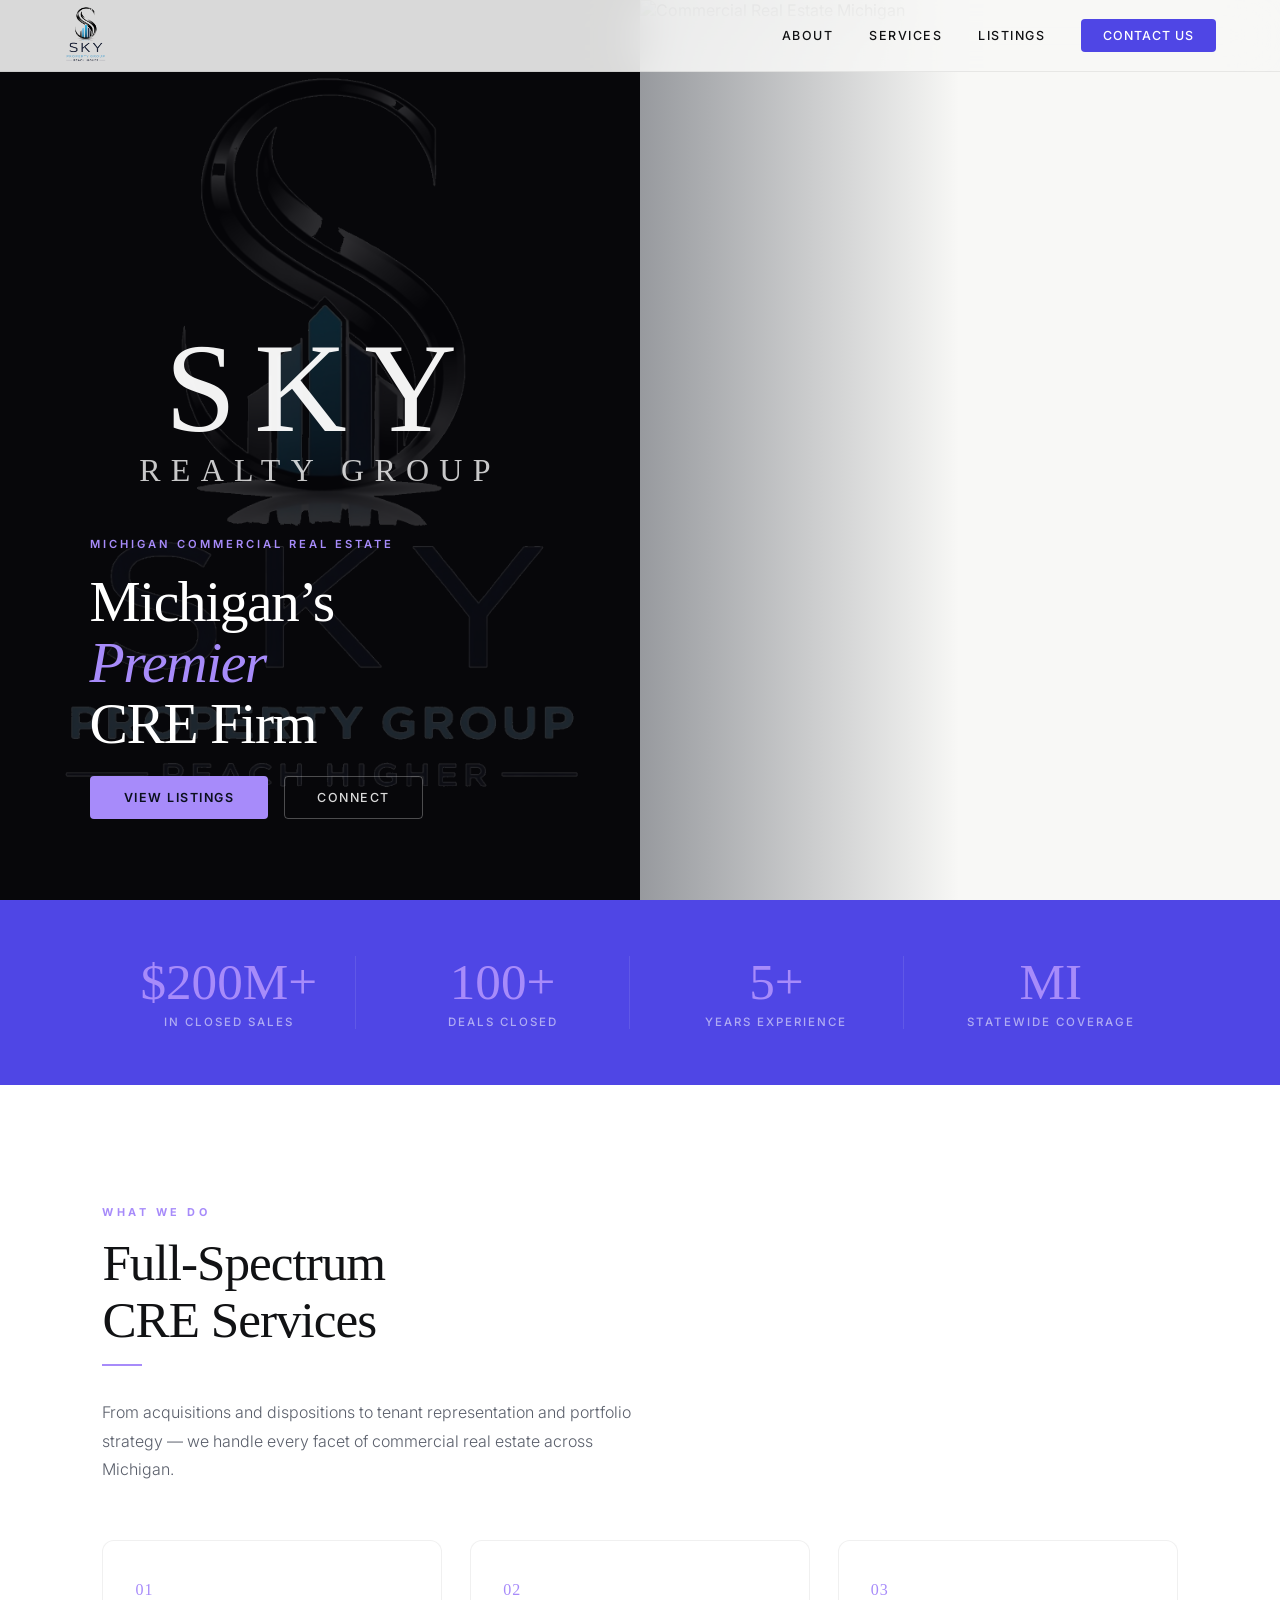
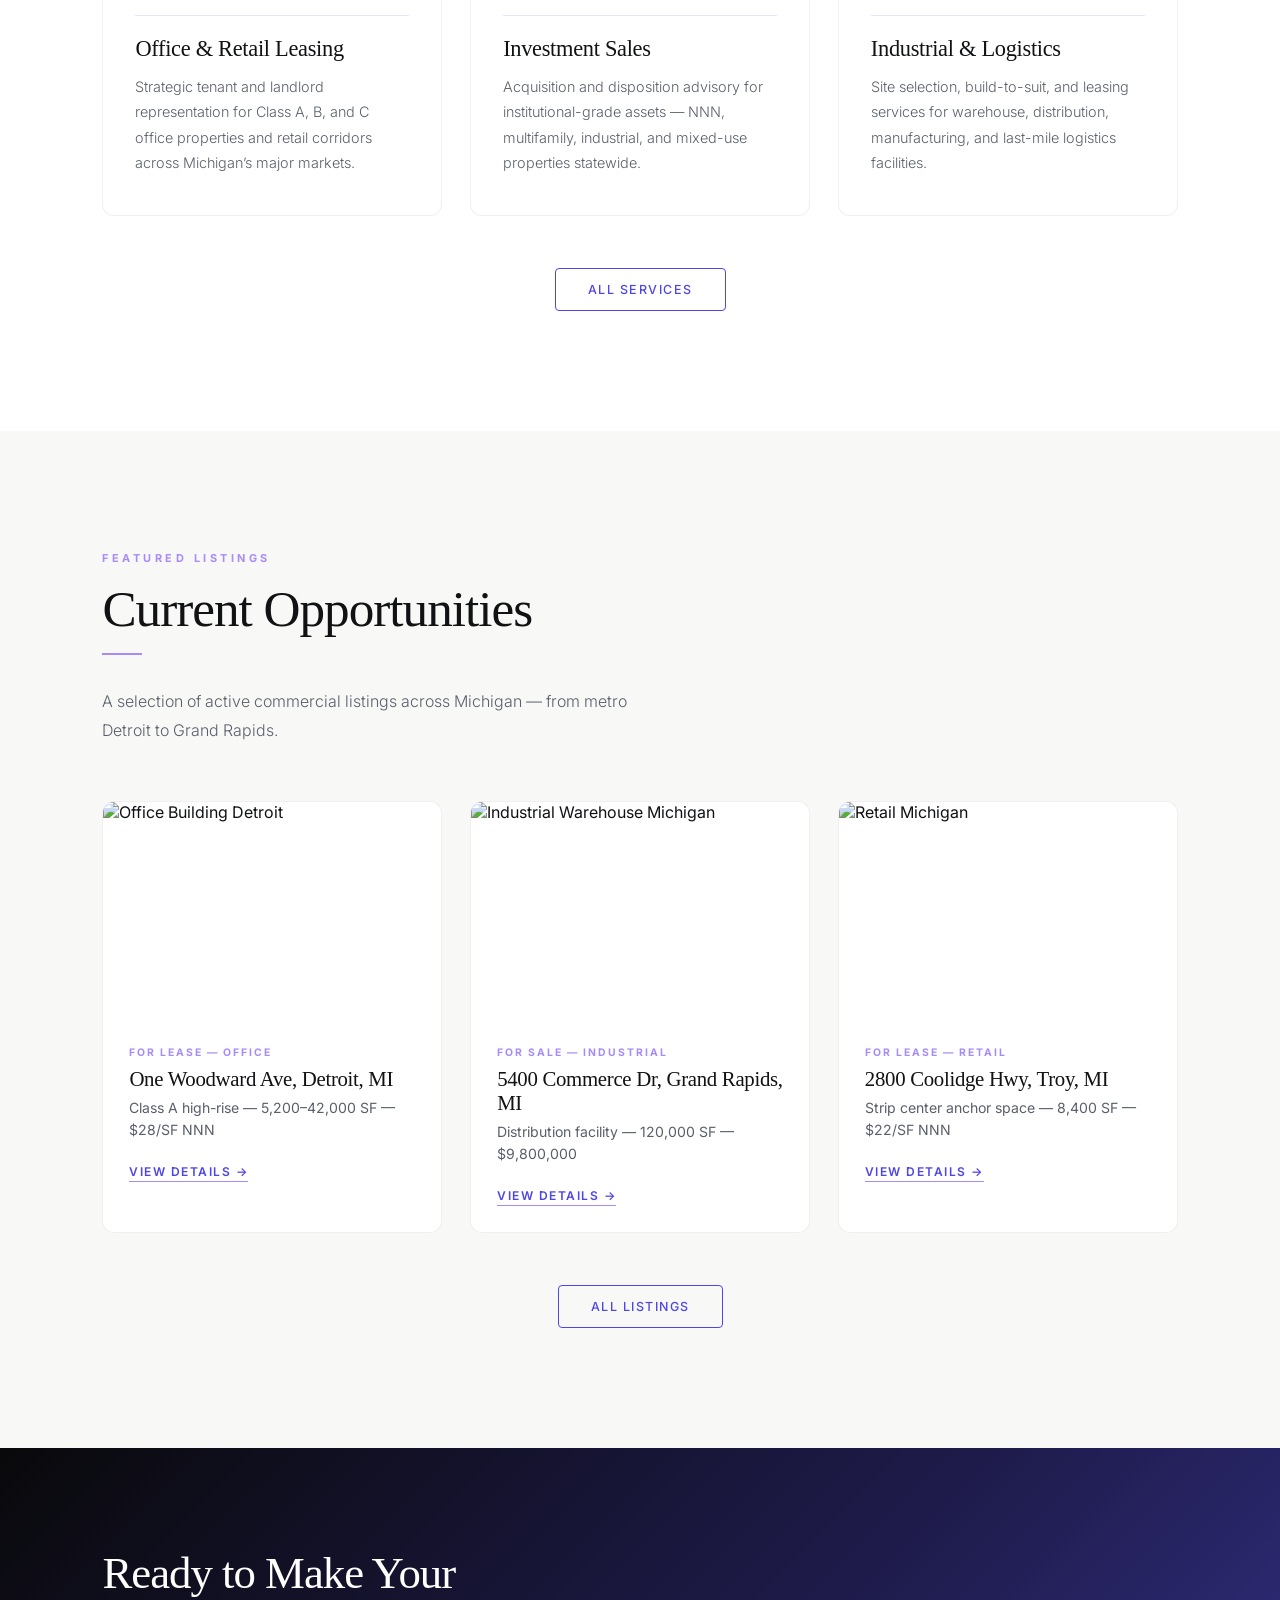
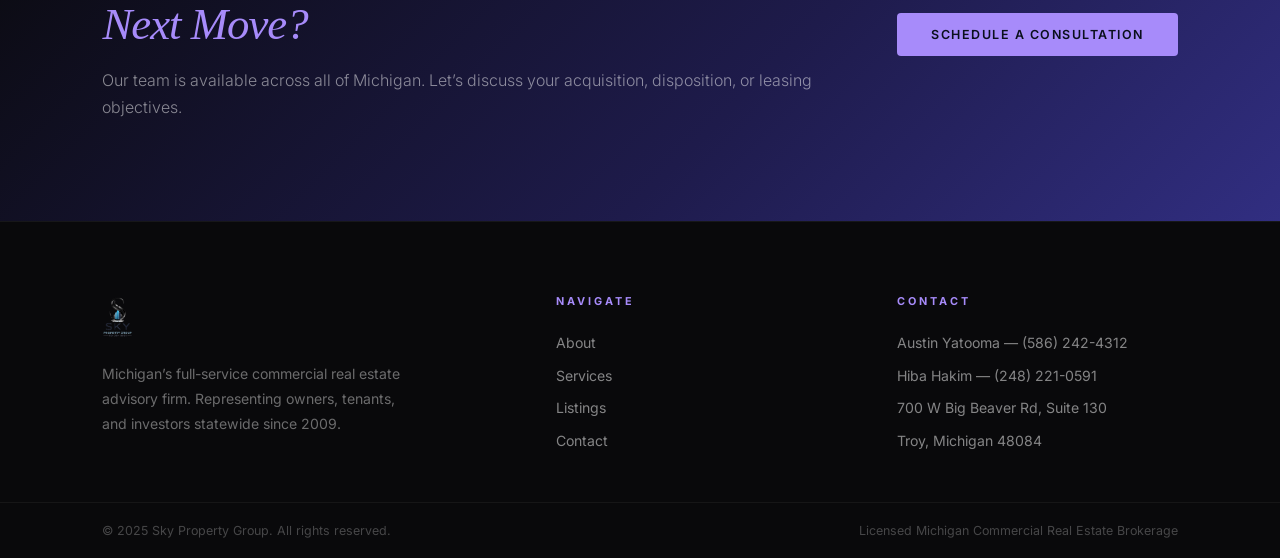
==== index.html @ 55330201 "Sky Property Group website — initial commit" ====
<!DOCTYPE html>
<html lang="en">
<head>
    <meta charset="UTF-8">
    <meta name="viewport" content="width=device-width, initial-scale=1.0">
    <title>Sky Property Group | Michigan Commercial Real Estate</title>
    <link rel="preconnect" href="https://fonts.googleapis.com">
    <link rel="preconnect" href="https://fonts.gstatic.com" crossorigin>
    <link href="https://fonts.googleapis.com/css2?family=Cormorant+Garant:ital,wght@0,300;0,400;0,600;1,300;1,400&family=Inter:wght@300;400;500;600&display=swap" rel="stylesheet">
    <link rel="stylesheet" href="style.css">
</head>
<body>

    <!-- NAVBAR -->
    <nav class="navbar">
        <a href="index.html" class="logo"><img src="[data-uri]" alt="Sky Property Group"></a>
        <button class="hamburger" id="spgHam" aria-label="Menu"><span></span><span></span><span></span></button>
        <div class="navbar-links" id="spgNavLinks">
            <a href="about.html">About</a>
            <a href="services.html">Services</a>
            <a href="listings.html">Listings</a>
            <a href="contact.html" class="nav-cta">Contact Us</a>
        </div>
    </nav>

    <!-- HERO: SPLIT SCREEN -->
    <section class="hero" style="padding:0;overflow:hidden;">
        <div class="hero-left">
            <div class="hero-logo-bg" aria-hidden="true"><img id="heroLogoBg" alt=""></div>
            <canvas id="particleCanvas"></canvas>
            <div class="particle-label" aria-hidden="true"><span class="pl-sky">SKY</span><span class="pl-realty-group">REALTY GROUP</span></div>
            <div class="hero-text">
                <span class="hero-eyebrow">Michigan Commercial Real Estate</span>
                <h1>Michigan&rsquo;s<br><em>Premier</em><br>CRE Firm</h1>
                <div class="hero-actions">
                    <a href="listings.html" class="btn-primary">View Listings</a>
                    <a href="contact.html" class="btn-ghost">Connect</a>
                </div>
            </div>
        </div>
        <div class="hero-right">
            <img src="https://images.pexels.com/photos/26417211/pexels-photo-26417211.jpeg?auto=compress&cs=tinysrgb&w=1400&dpr=1" alt="Commercial Real Estate Michigan">
        </div>
    </section>

    <!-- STATS BAND -->
    <div class="stats-band">
        <div class="stat-item reveal">
            <div class="stat-number">$200M+</div>
            <div class="stat-label">In Closed Sales</div>
        </div>
        <div class="stat-item reveal">
            <div class="stat-number">100+</div>
            <div class="stat-label">Deals Closed</div>
        </div>
        <div class="stat-item reveal">
            <div class="stat-number">5+</div>
            <div class="stat-label">Years Experience</div>
        </div>
        <div class="stat-item reveal">
            <div class="stat-number">MI</div>
            <div class="stat-label">Statewide Coverage</div>
        </div>
    </div>

    <!-- SERVICES PREVIEW -->
    <section style="background:#ffffff;">
        <div>
            <span class="section-label">What We Do</span>
            <h2 class="section-heading">Full-Spectrum<br>CRE Services</h2>
            <div class="divider"></div>
            <p class="section-subhead">From acquisitions and dispositions to tenant representation and portfolio strategy — we handle every facet of commercial real estate across Michigan.</p>
        </div>
        <div class="services-grid">
            <div class="service-card reveal">
                <span class="svc-num">01</span>
                <div class="svc-title">Office & Retail Leasing</div>
                <p class="svc-body">Strategic tenant and landlord representation for Class A, B, and C office properties and retail corridors across Michigan&rsquo;s major markets.</p>
            </div>
            <div class="service-card reveal">
                <span class="svc-num">02</span>
                <div class="svc-title">Investment Sales</div>
                <p class="svc-body">Acquisition and disposition advisory for institutional-grade assets — NNN, multifamily, industrial, and mixed-use properties statewide.</p>
            </div>
            <div class="service-card reveal">
                <span class="svc-num">03</span>
                <div class="svc-title">Industrial & Logistics</div>
                <p class="svc-body">Site selection, build-to-suit, and leasing services for warehouse, distribution, manufacturing, and last-mile logistics facilities.</p>
            </div>
        </div>
        <div style="text-align:center;margin-top:52px;">
            <a href="services.html" class="btn-ghost-dark">All Services</a>
        </div>
    </section>

    <!-- FEATURED LISTINGS -->
    <section style="background:var(--bg);">
        <span class="section-label">Featured Listings</span>
        <h2 class="section-heading">Current Opportunities</h2>
        <div class="divider"></div>
        <p class="section-subhead">A selection of active commercial listings across Michigan — from metro Detroit to Grand Rapids.</p>
        <div class="listings-grid">
            <div class="property-card reveal-scale">
                <img src="https://images.unsplash.com/photo-1497366216548-37526070297c?w=800&q=80" alt="Office Building Detroit">
                <div class="property-card-body">
                    <span class="property-tag">For Lease &mdash; Office</span>
                    <h3>One Woodward Ave, Detroit, MI</h3>
                    <p>Class A high-rise &mdash; 5,200&ndash;42,000 SF &mdash; $28/SF NNN</p>
                    <a href="listings.html">View Details &rarr;</a>
                </div>
            </div>
            <div class="property-card reveal-scale">
                <img src="https://images.unsplash.com/photo-1553697388-94e804e2f0f6?w=800&q=80" alt="Industrial Warehouse Michigan">
                <div class="property-card-body">
                    <span class="property-tag">For Sale &mdash; Industrial</span>
                    <h3>5400 Commerce Dr, Grand Rapids, MI</h3>
                    <p>Distribution facility &mdash; 120,000 SF &mdash; $9,800,000</p>
                    <a href="listings.html">View Details &rarr;</a>
                </div>
            </div>
            <div class="property-card reveal-scale">
                <img src="https://images.unsplash.com/photo-1441986300917-64674bd600d8?w=800&q=80" alt="Retail Michigan">
                <div class="property-card-body">
                    <span class="property-tag">For Lease &mdash; Retail</span>
                    <h3>2800 Coolidge Hwy, Troy, MI</h3>
                    <p>Strip center anchor space &mdash; 8,400 SF &mdash; $22/SF NNN</p>
                    <a href="listings.html">View Details &rarr;</a>
                </div>
            </div>
        </div>
        <div style="text-align:center;margin-top:52px;">
            <a href="listings.html" class="btn-ghost-dark">All Listings</a>
        </div>
    </section>

    <!-- CTA BANNER -->
    <div class="cta-banner">
        <div>
            <h2>Ready to Make Your<br><em>Next Move?</em></h2>
            <p style="color:rgba(255,255,255,0.5);font-size:1rem;margin-top:16px;font-weight:300;line-height:1.7;">Our team is available across all of Michigan. Let&rsquo;s discuss your acquisition, disposition, or leasing objectives.</p>
        </div>
        <div class="cta-actions">
            <a href="contact.html" class="btn-primary">Schedule a Consultation</a>
        </div>
    </div>

    <!-- FOOTER -->
    <footer class="spg-footer">
        <div class="footer-brand">
            <img src="[data-uri]" alt="Sky Property Group" class="footer-logo">
            <p>Michigan&rsquo;s full-service commercial real estate advisory firm. Representing owners, tenants, and investors statewide since 2009.</p>
        </div>
        <div class="footer-col">
            <h4>Navigate</h4>
            <a href="about.html">About</a>
            <a href="services.html">Services</a>
            <a href="listings.html">Listings</a>
            <a href="contact.html">Contact</a>
        </div>
        <div class="footer-col">
            <h4>Contact</h4>
            <a href="tel:5862424312">Austin Yatooma &mdash; (586) 242-4312</a>
            <a href="tel:2482210591">Hiba Hakim &mdash; (248) 221-0591</a>
            <span>700 W Big Beaver Rd, Suite 130</span>
            <span>Troy, Michigan 48084</span>
        </div>
    </footer>
    <div class="footer-bottom">
        <p>&copy; 2025 Sky Property Group. All rights reserved.</p>
        <p>Licensed Michigan Commercial Real Estate Brokerage</p>
    </div>

    <script>
    // ===== PARTICLE TEXT — hero canvas =====
    (function() {
        const canvas = document.getElementById('particleCanvas');
        const ctx = canvas.getContext('2d');
        let W, H, animId;
        const N = 8000;

        // Typed arrays for performance
        const px = new Float32Array(N), py = new Float32Array(N);
        const vx = new Float32Array(N), vy = new Float32Array(N);
        const tx = new Float32Array(N), ty = new Float32Array(N);
        const alpha = new Float32Array(N);

        let mouse = { x: -9999, y: -9999 };
        let initialized = false;

        function resize() {
            W = canvas.offsetWidth;
            H = canvas.offsetHeight;
            canvas.width = W;
            canvas.height = H;
            if (initialized) sampleText();
        }

        function sampleText() {
            const offscreen = document.createElement('canvas');
            offscreen.width = W;
            offscreen.height = H;
            const oc = offscreen.getContext('2d');
            // Scale REALTY GROUP to fit 78% of canvas width
            oc.font = '300 100px "Cormorant Garant", serif';
            const refW = oc.measureText('REALTY GROUP').width;
            const isMobile = W < 600;
            const smallFS = Math.floor(100 * (W * (isMobile ? 0.88 : 0.70)) / refW);
            const bigFS = Math.floor(smallFS * (isMobile ? 1.6 : 1.2));
            const totalH = bigFS * 1.1 + smallFS * 1.1;
            const topY = H * 0.10 + bigFS * 0.5;
            const botY = topY + bigFS * 1.1 + smallFS * 0.5;
            oc.fillStyle = '#fff';
            oc.textAlign = 'center';
            oc.textBaseline = 'middle';
            oc.font = `300 ${bigFS}px "Cormorant Garant", serif`;
            oc.fillText('SKY', W / 2, topY);
            oc.font = `300 ${smallFS}px "Cormorant Garant", serif`;
            oc.fillText('REALTY GROUP', W / 2, botY);
            const d = oc.getImageData(0, 0, W, H).data;
            const pts = [];
            for (let y = 0; y < H; y += 2) {
                for (let x = 0; x < W; x += 2) {
                    if (d[(y * W + x) * 4 + 3] > 100) pts.push([x, y]);
                }
            }
            // Fisher-Yates shuffle
            for (let i = pts.length - 1; i > 0; i--) {
                const j = Math.random() * (i + 1) | 0;
                [pts[i], pts[j]] = [pts[j], pts[i]];
            }
            for (let i = 0; i < N; i++) {
                const p = pts[i % pts.length];
                tx[i] = p[0] + (Math.random() - 0.5) * 0.4;
                ty[i] = p[1] + (Math.random() - 0.5) * 0.4;
                if (!initialized) {
                    px[i] = Math.random() * W;
                    py[i] = Math.random() * H;
                    vx[i] = 0; vy[i] = 0;
                    alpha[i] = 0;
                }
            }
            initialized = true;
        }

        function tick() {
            ctx.clearRect(0, 0, W, H);
            for (let i = 0; i < N; i++) {
                const dx = tx[i] - px[i];
                const dy = ty[i] - py[i];
                vx[i] += dx * 0.20;
                vy[i] += dy * 0.20;
                // Mouse/touch repulsion
                const mx = px[i] - mouse.x;
                const my = py[i] - mouse.y;
                const md = Math.sqrt(mx * mx + my * my);
                if (md < 90) {
                    const f = (90 - md) / 90 * 6;
                    vx[i] += (mx / md) * f;
                    vy[i] += (my / md) * f;
                }
                vx[i] *= 0.88;
                vy[i] *= 0.88;
                px[i] += vx[i];
                py[i] += vy[i];
                const speed = Math.sqrt(vx[i]*vx[i] + vy[i]*vy[i]);
                alpha[i] += (1 - alpha[i]) * 0.04;
                const a = Math.min(alpha[i], 1) * Math.min(1, 2 / (1 + speed * 0.1));
                const size = Math.max(0.7, 1.9 - speed * 0.05);
                ctx.beginPath();
                ctx.arc(px[i], py[i], size, 0, Math.PI * 2);
                ctx.fillStyle = `rgba(255,255,255,${a.toFixed(2)})`;
                ctx.fill();
            }
            animId = requestAnimationFrame(tick);
        }

        const heroLeft = canvas.closest('.hero-left');
        heroLeft.addEventListener('mousemove', e => {
            const r = canvas.getBoundingClientRect();
            mouse.x = e.clientX - r.left;
            mouse.y = e.clientY - r.top;
        });
        heroLeft.addEventListener('mouseleave', () => {
            mouse.x = -9999; mouse.y = -9999;
        });
        heroLeft.addEventListener('touchmove', e => {
            const r = canvas.getBoundingClientRect();
            const t = e.touches[0];
            mouse.x = t.clientX - r.left;
            mouse.y = t.clientY - r.top;
        }, { passive: true });
        heroLeft.addEventListener('touchend', () => {
            mouse.x = -9999; mouse.y = -9999;
        });

        window.addEventListener('resize', resize);
        // Copy navbar logo into hero background watermark
        (function() {
            const logoEl = document.querySelector('.navbar .logo img');
            const logoBgImg = document.getElementById('heroLogoBg');
            if (logoEl && logoBgImg) logoBgImg.src = logoEl.src;
        })();

        resize();
        document.fonts.ready.then(() => {
            sampleText();
            tick();
        });
    })();

    // ===== SCROLL REVEAL =====
    const io = new IntersectionObserver(entries => {
        entries.forEach(e => { if (e.isIntersecting) e.target.classList.add('visible'); });
    }, { threshold: 0.12 });
    document.querySelectorAll('.reveal, .reveal-scale').forEach(el => io.observe(el));

    // ===== HAMBURGER =====
    document.getElementById('spgHam').addEventListener('click', function() {
        document.getElementById('spgNavLinks').classList.toggle('open');
    });
    </script>
</body>
</html>
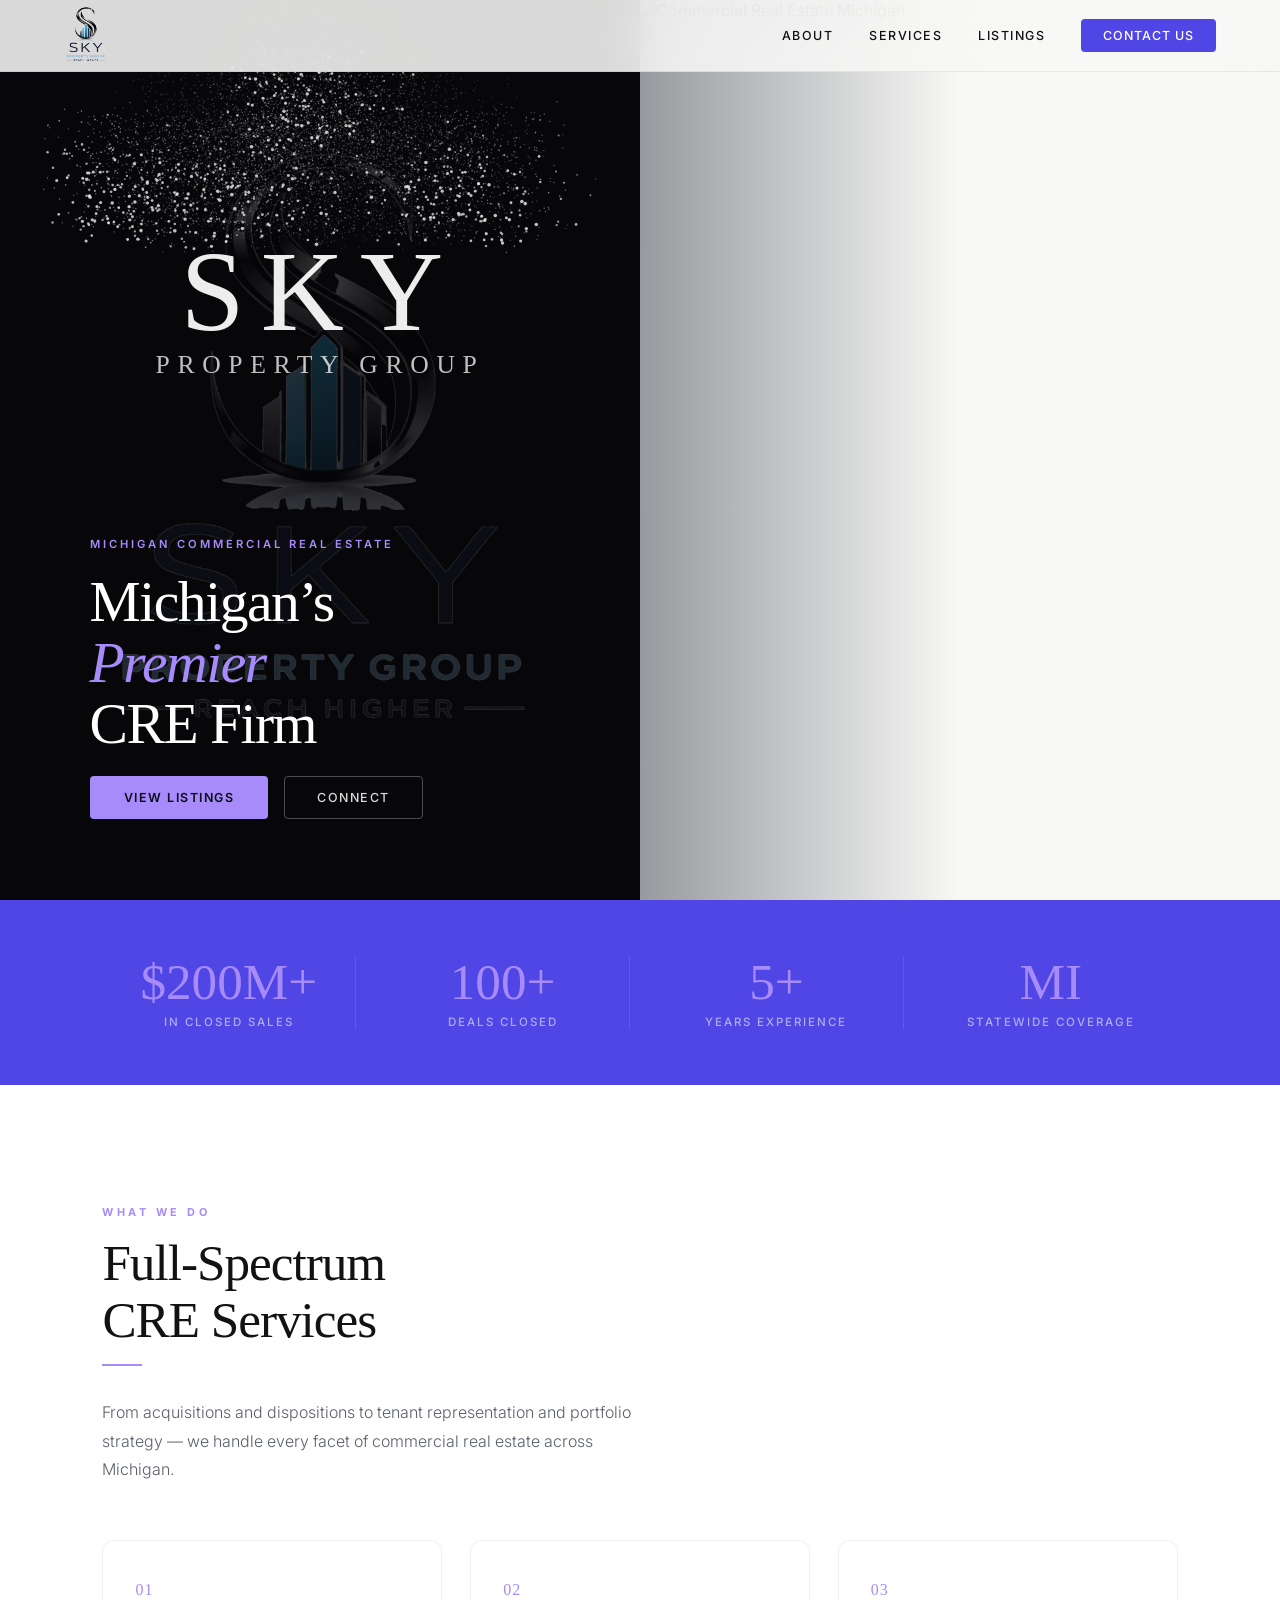
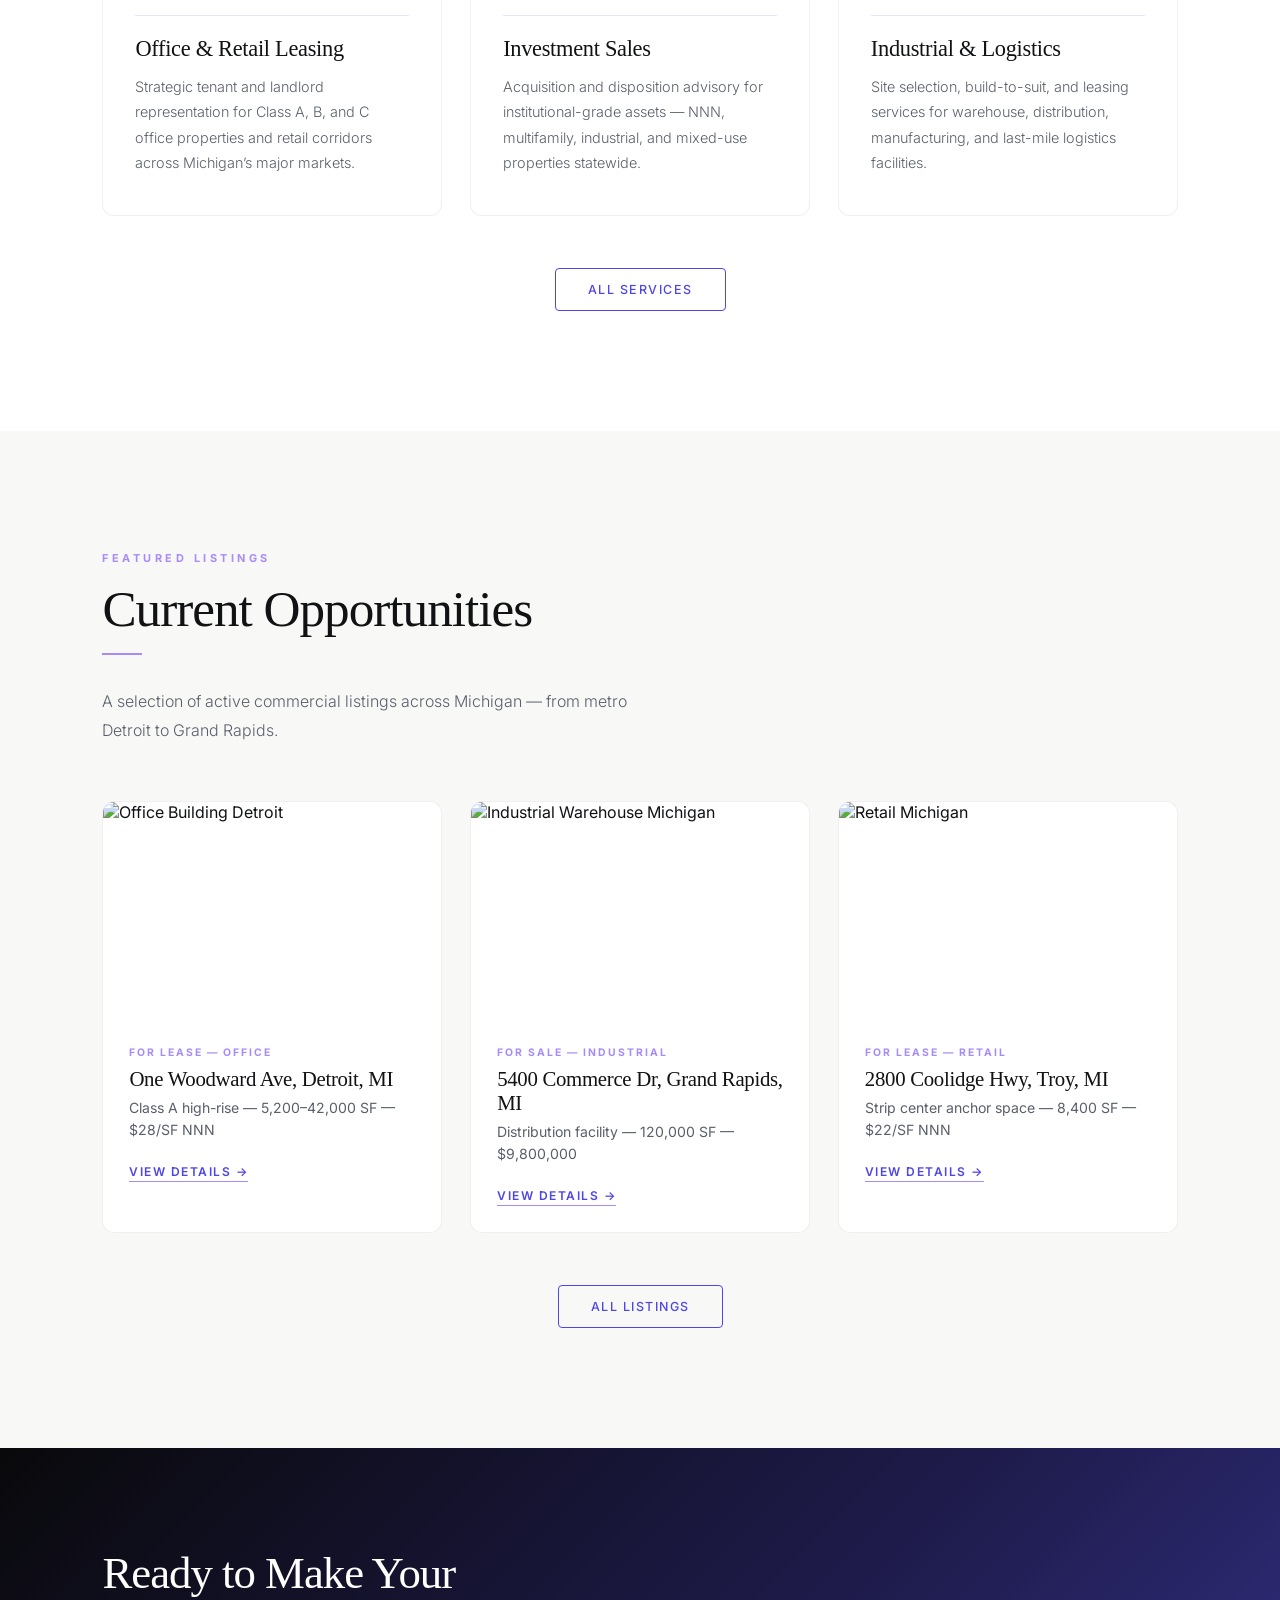
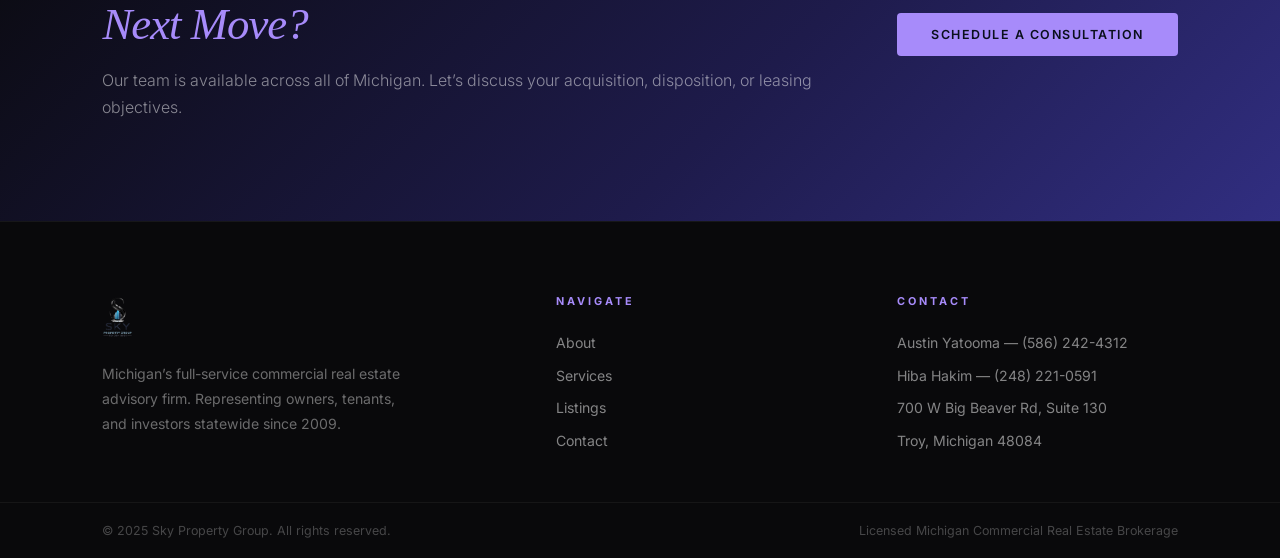
==== commit 79f6c7b2: "Fix: SKY PROPERTY GROUP text, no-overlap layout, full logo watermark, canvas always visible" ====
--- a/index.html
+++ b/index.html
@@ -28,7 +28,7 @@
         <div class="hero-left">
             <div class="hero-logo-bg" aria-hidden="true"><img id="heroLogoBg" alt=""></div>
             <canvas id="particleCanvas"></canvas>
-            <div class="particle-label" aria-hidden="true"><span class="pl-sky">SKY</span><span class="pl-realty-group">REALTY GROUP</span></div>
+            <div class="particle-label" aria-hidden="true"><span class="pl-sky">SKY</span><span class="pl-property-group">PROPERTY GROUP</span></div>
             <div class="hero-text">
                 <span class="hero-eyebrow">Michigan Commercial Real Estate</span>
                 <h1>Michigan&rsquo;s<br><em>Premier</em><br>CRE Firm</h1>
@@ -200,9 +200,9 @@
             offscreen.width = W;
             offscreen.height = H;
             const oc = offscreen.getContext('2d');
-            // Scale REALTY GROUP to fit 78% of canvas width
+            // Scale PROPERTY GROUP to fit 78% of canvas width
             oc.font = '300 100px "Cormorant Garant", serif';
-            const refW = oc.measureText('REALTY GROUP').width;
+            const refW = oc.measureText('PROPERTY GROUP').width;
             const isMobile = W < 600;
             const smallFS = Math.floor(100 * (W * (isMobile ? 0.88 : 0.70)) / refW);
             const bigFS = Math.floor(smallFS * (isMobile ? 1.6 : 1.2));
@@ -215,7 +215,7 @@
             oc.font = `300 ${bigFS}px "Cormorant Garant", serif`;
             oc.fillText('SKY', W / 2, topY);
             oc.font = `300 ${smallFS}px "Cormorant Garant", serif`;
-            oc.fillText('REALTY GROUP', W / 2, botY);
+            oc.fillText('PROPERTY GROUP', W / 2, botY);
             const d = oc.getImageData(0, 0, W, H).data;
             const pts = [];
             for (let y = 0; y < H; y += 2) {
@@ -230,8 +230,8 @@
             }
             for (let i = 0; i < N; i++) {
                 const p = pts[i % pts.length];
-                tx[i] = p[0] + (Math.random() - 0.5) * 0.4;
-                ty[i] = p[1] + (Math.random() - 0.5) * 0.4;
+                tx[i] = p[0] + (Math.random() - 0.5) * 0.2;
+                ty[i] = p[1] + (Math.random() - 0.5) * 0.2;
                 if (!initialized) {
                     px[i] = Math.random() * W;
                     py[i] = Math.random() * H;
@@ -247,8 +247,8 @@
             for (let i = 0; i < N; i++) {
                 const dx = tx[i] - px[i];
                 const dy = ty[i] - py[i];
-                vx[i] += dx * 0.20;
-                vy[i] += dy * 0.20;
+                vx[i] += dx * 0.28;
+                vy[i] += dy * 0.28;
                 // Mouse/touch repulsion
                 const mx = px[i] - mouse.x;
                 const my = py[i] - mouse.y;
@@ -258,8 +258,8 @@
                     vx[i] += (mx / md) * f;
                     vy[i] += (my / md) * f;
                 }
-                vx[i] *= 0.88;
-                vy[i] *= 0.88;
+                vx[i] *= 0.92;
+                vy[i] *= 0.92;
                 px[i] += vx[i];
                 py[i] += vy[i];
                 const speed = Math.sqrt(vx[i]*vx[i] + vy[i]*vy[i]);
--- a/style.css
+++ b/style.css
@@ -132,12 +132,14 @@
     justify-content: center;
     z-index: 1;
     pointer-events: none;
-    opacity: 0.18;
+    opacity: 0.20;
 }
 .hero-logo-bg img {
-    width: 88%;
-    height: auto;
+    max-height: 78%;
+    width: auto;
+    max-width: 80%;
     object-fit: contain;
+    mix-blend-mode: luminosity;
 }
 
 #particleCanvas {
@@ -145,45 +147,39 @@
     inset: 0;
     width: 100%;
     height: 100%;
-    opacity: 0;
-    transition: opacity 0.5s ease;
+    opacity: 0.9;
     pointer-events: none;
     z-index: 2;
 }
-.hero-left:hover #particleCanvas {
-    opacity: 0.92;
-}
 
 .particle-label {
     position: absolute;
-    inset: 0;
+    left: 0;
+    right: 0;
+    top: 0;
+    bottom: 32%;
     display: flex;
     flex-direction: column;
     align-items: center;
     justify-content: center;
-    z-index: 3;
+    z-index: 4;
     pointer-events: none;
     font-family: 'Cormorant Garant', serif;
     font-weight: 200;
     text-align: center;
     line-height: 1;
-    gap: 0.18em;
-    padding-bottom: 10vh;
-    transition: opacity 0.5s ease;
-}
-.hero-left:hover .particle-label {
-    opacity: 0.08;
+    gap: 0.14em;
 }
 .pl-sky {
-    font-size: clamp(5rem, 10vw, 9.5rem);
-    color: rgba(255,255,255,0.95);
+    font-size: clamp(4.5rem, 9vw, 8.5rem);
+    color: rgba(255,255,255,0.93);
     letter-spacing: 0.14em;
     font-weight: 200;
 }
-.pl-realty-group {
-    font-size: clamp(1rem, 2.5vw, 2.4rem);
-    color: rgba(255,255,255,0.78);
-    letter-spacing: 0.32em;
+.pl-property-group {
+    font-size: clamp(0.85rem, 2vw, 2rem);
+    color: rgba(255,255,255,0.75);
+    letter-spacing: 0.30em;
     text-transform: uppercase;
     font-weight: 300;
 }
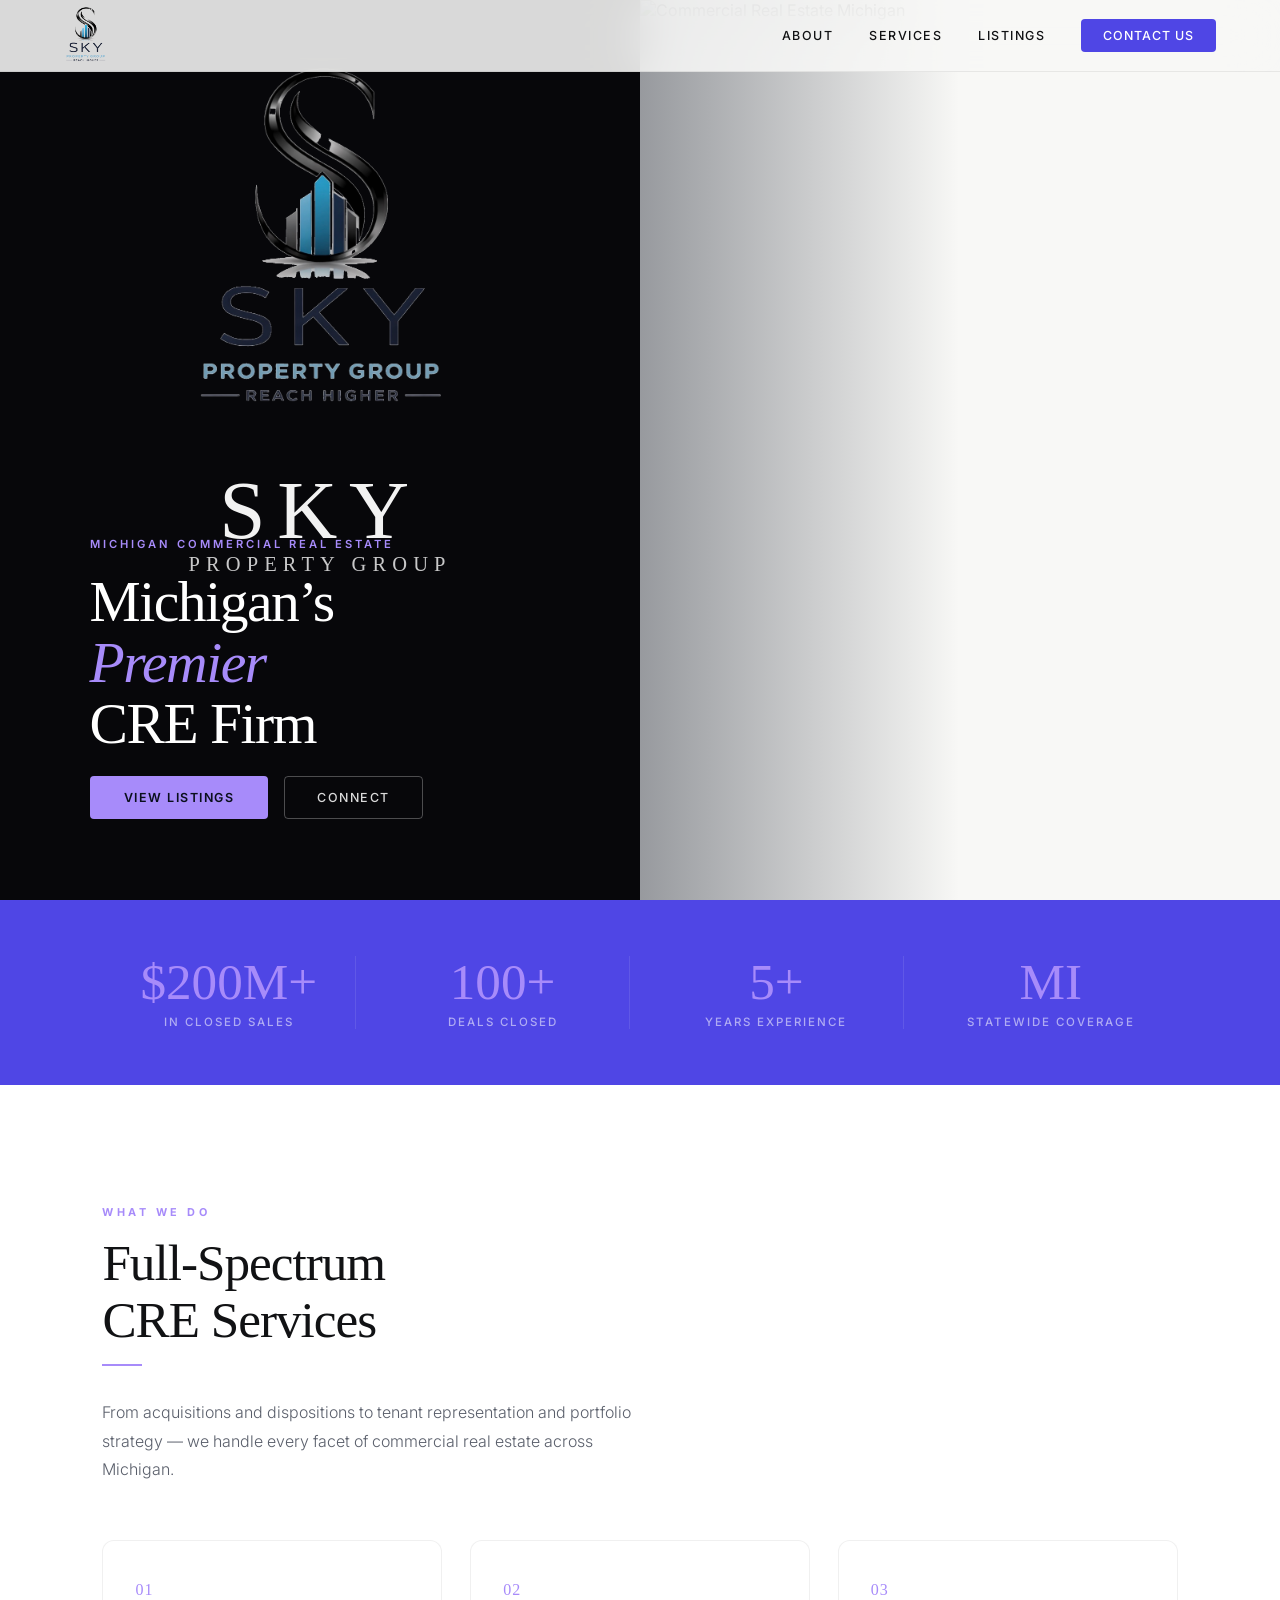
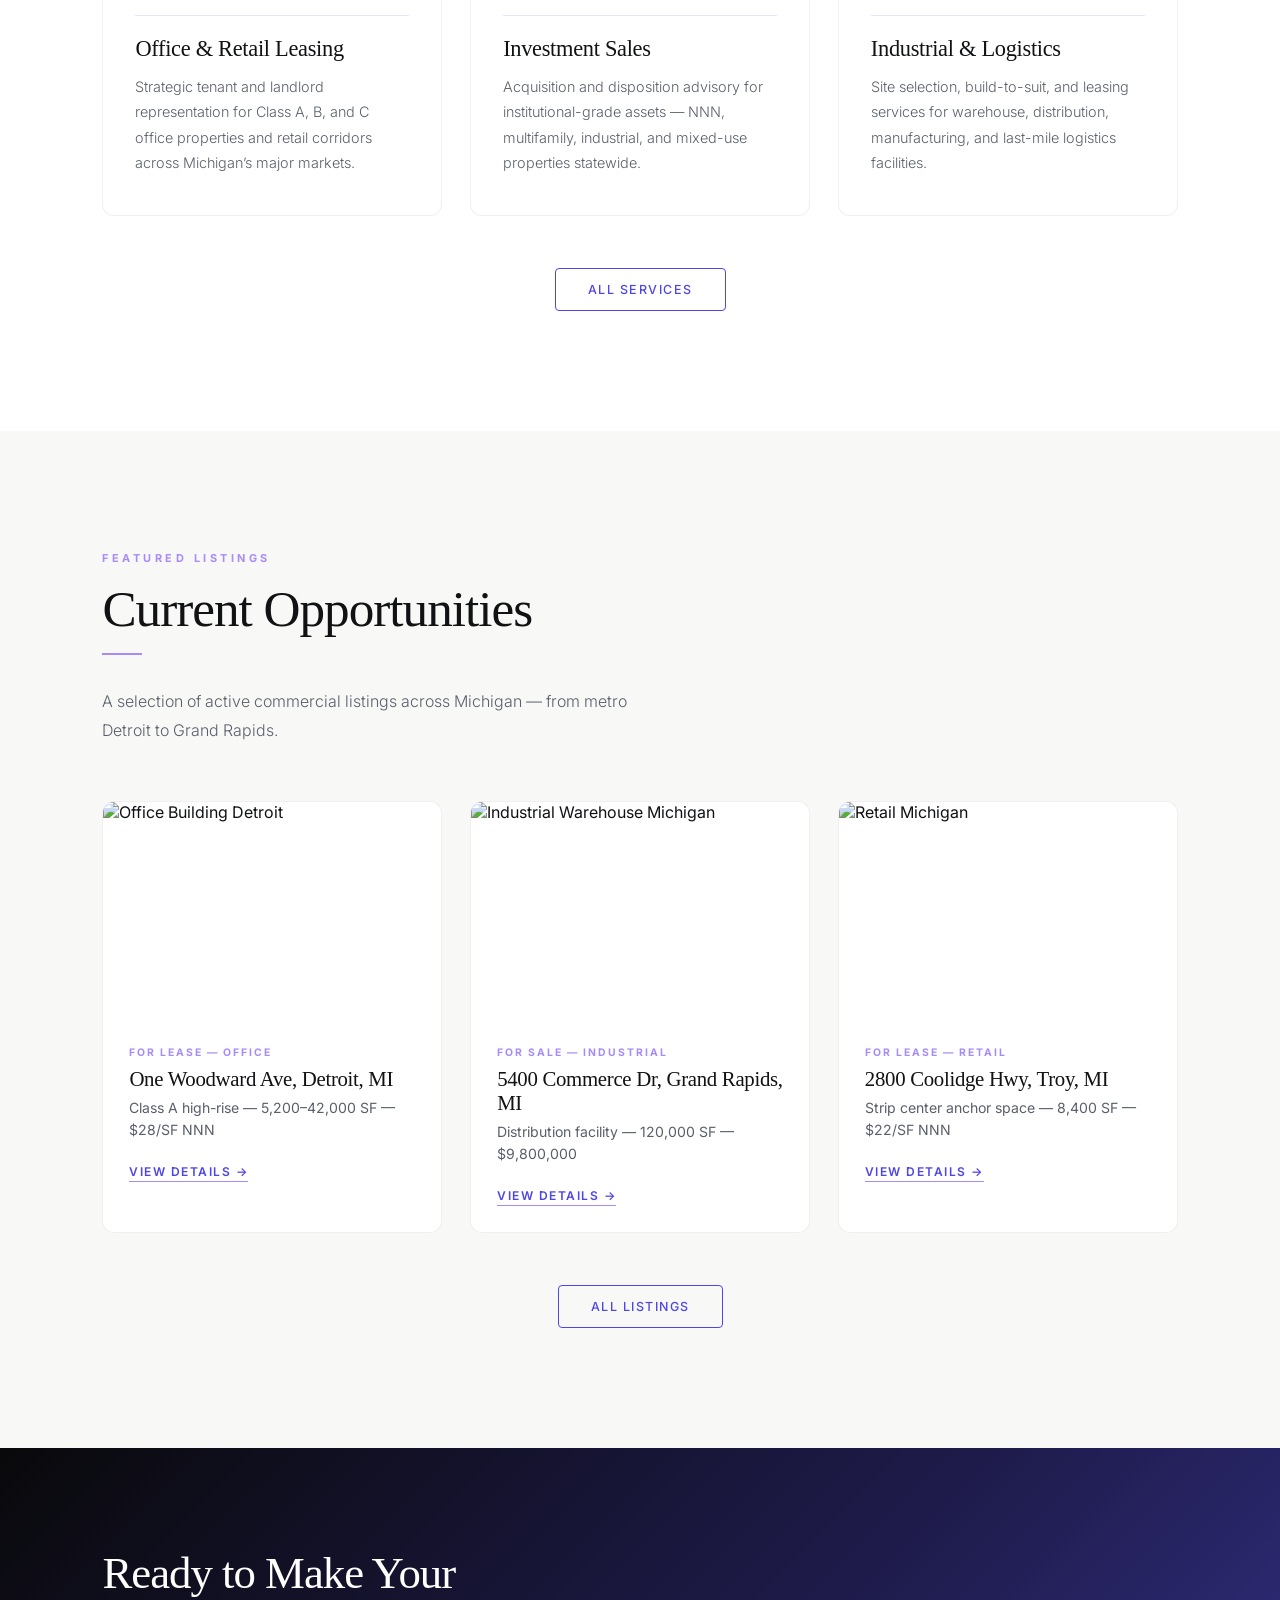
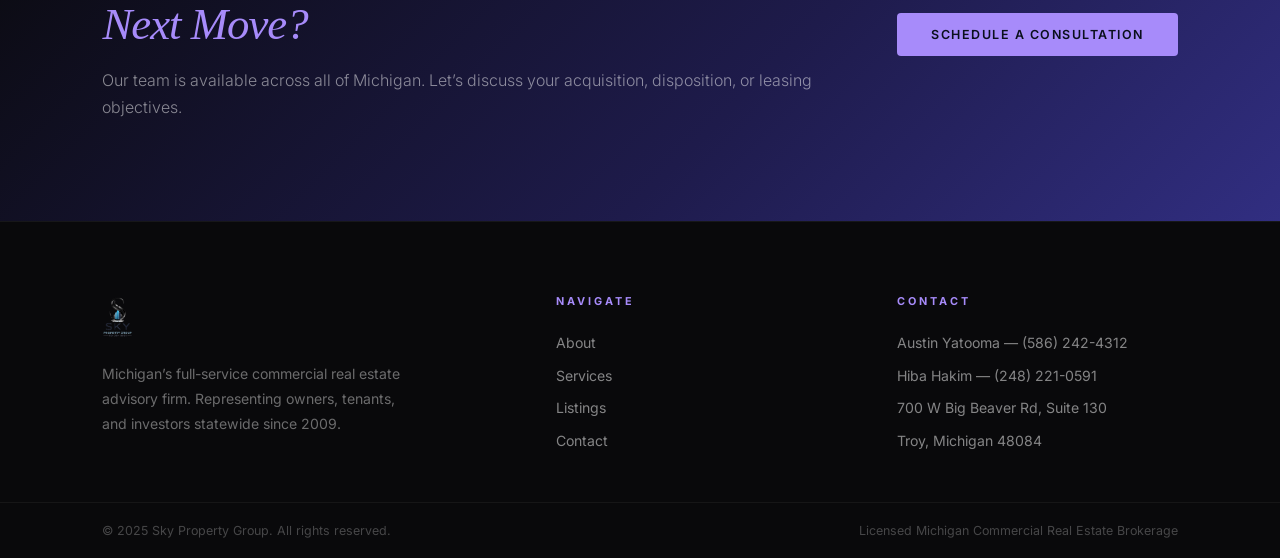
==== commit b7075235: "Restructure hero into separate zones: logo top, overlay middle, hero-text bottom — no overlap" ====
--- a/index.html
+++ b/index.html
@@ -204,10 +204,10 @@
             oc.font = '300 100px "Cormorant Garant", serif';
             const refW = oc.measureText('PROPERTY GROUP').width;
             const isMobile = W < 600;
-            const smallFS = Math.floor(100 * (W * (isMobile ? 0.88 : 0.70)) / refW);
-            const bigFS = Math.floor(smallFS * (isMobile ? 1.6 : 1.2));
+            const smallFS = Math.floor(100 * (W * (isMobile ? 0.78 : 0.55)) / refW);
+            const bigFS = Math.floor(smallFS * (isMobile ? 1.4 : 1.1));
             const totalH = bigFS * 1.1 + smallFS * 1.1;
-            const topY = H * 0.10 + bigFS * 0.5;
+            const topY = H * 0.60 - totalH * 0.5 + bigFS * 0.5;
             const botY = topY + bigFS * 1.1 + smallFS * 0.5;
             oc.fillStyle = '#fff';
             oc.textAlign = 'center';
--- a/style.css
+++ b/style.css
@@ -126,20 +126,22 @@
 
 .hero-logo-bg {
     position: absolute;
-    inset: 0;
+    top: 4%;
+    left: 0;
+    right: 0;
+    height: 46%;
     display: flex;
     align-items: center;
     justify-content: center;
     z-index: 1;
     pointer-events: none;
-    opacity: 0.20;
+    opacity: 0.85;
 }
 .hero-logo-bg img {
-    max-height: 78%;
+    max-height: 100%;
+    max-width: 70%;
     width: auto;
-    max-width: 80%;
     object-fit: contain;
-    mix-blend-mode: luminosity;
 }
 
 #particleCanvas {
@@ -147,17 +149,20 @@
     inset: 0;
     width: 100%;
     height: 100%;
-    opacity: 0.9;
+    opacity: 0;
+    transition: opacity 0.45s ease;
     pointer-events: none;
     z-index: 2;
 }
+.hero-left:hover #particleCanvas {
+    opacity: 0.95;
+}
 
 .particle-label {
     position: absolute;
-    left: 0;
-    right: 0;
-    top: 0;
-    bottom: 32%;
+    left: 50%;
+    top: 58%;
+    transform: translate(-50%, -50%);
     display: flex;
     flex-direction: column;
     align-items: center;
@@ -169,16 +174,21 @@
     text-align: center;
     line-height: 1;
     gap: 0.14em;
+    transition: opacity 0.45s ease;
+    white-space: nowrap;
+}
+.hero-left:hover .particle-label {
+    opacity: 0;
 }
 .pl-sky {
-    font-size: clamp(4.5rem, 9vw, 8.5rem);
-    color: rgba(255,255,255,0.93);
+    font-size: clamp(3rem, 6.5vw, 6rem);
+    color: rgba(255,255,255,0.95);
     letter-spacing: 0.14em;
     font-weight: 200;
 }
 .pl-property-group {
-    font-size: clamp(0.85rem, 2vw, 2rem);
-    color: rgba(255,255,255,0.75);
+    font-size: clamp(0.75rem, 1.6vw, 1.5rem);
+    color: rgba(255,255,255,0.78);
     letter-spacing: 0.30em;
     text-transform: uppercase;
     font-weight: 300;
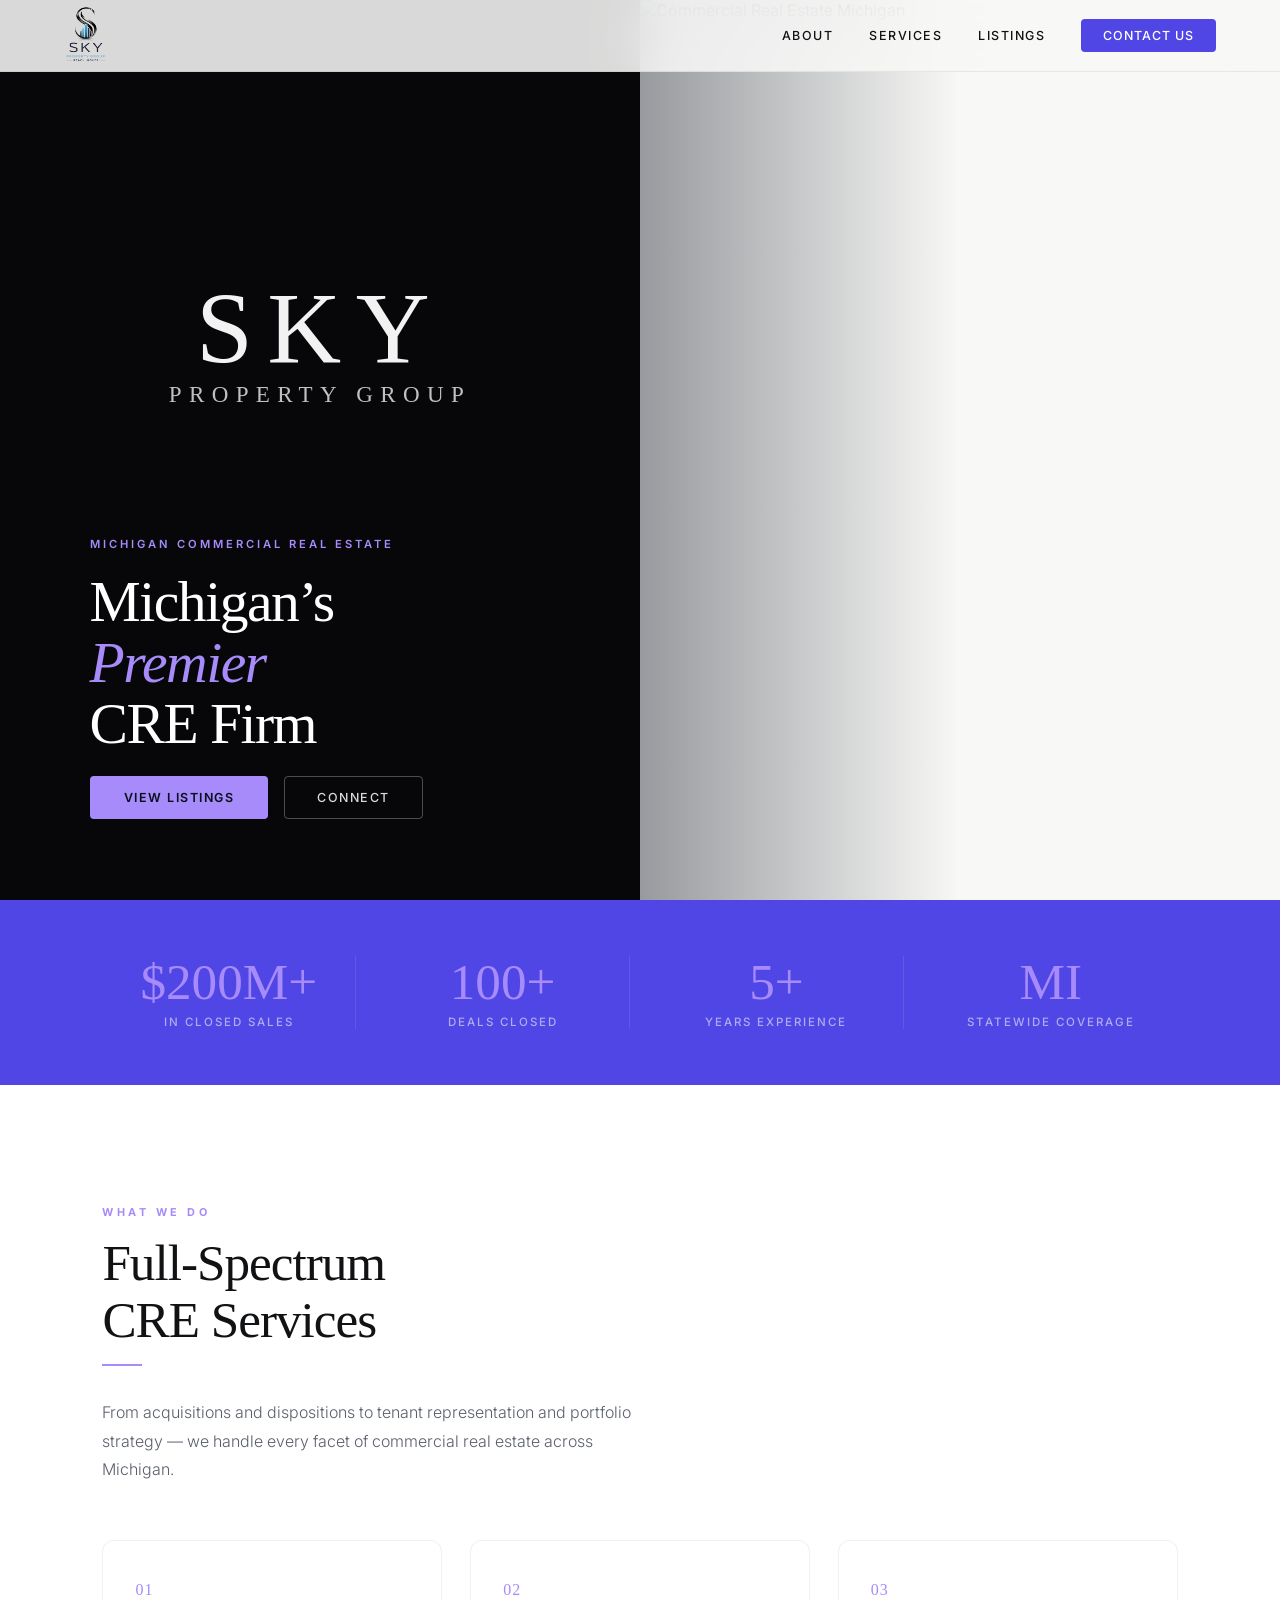
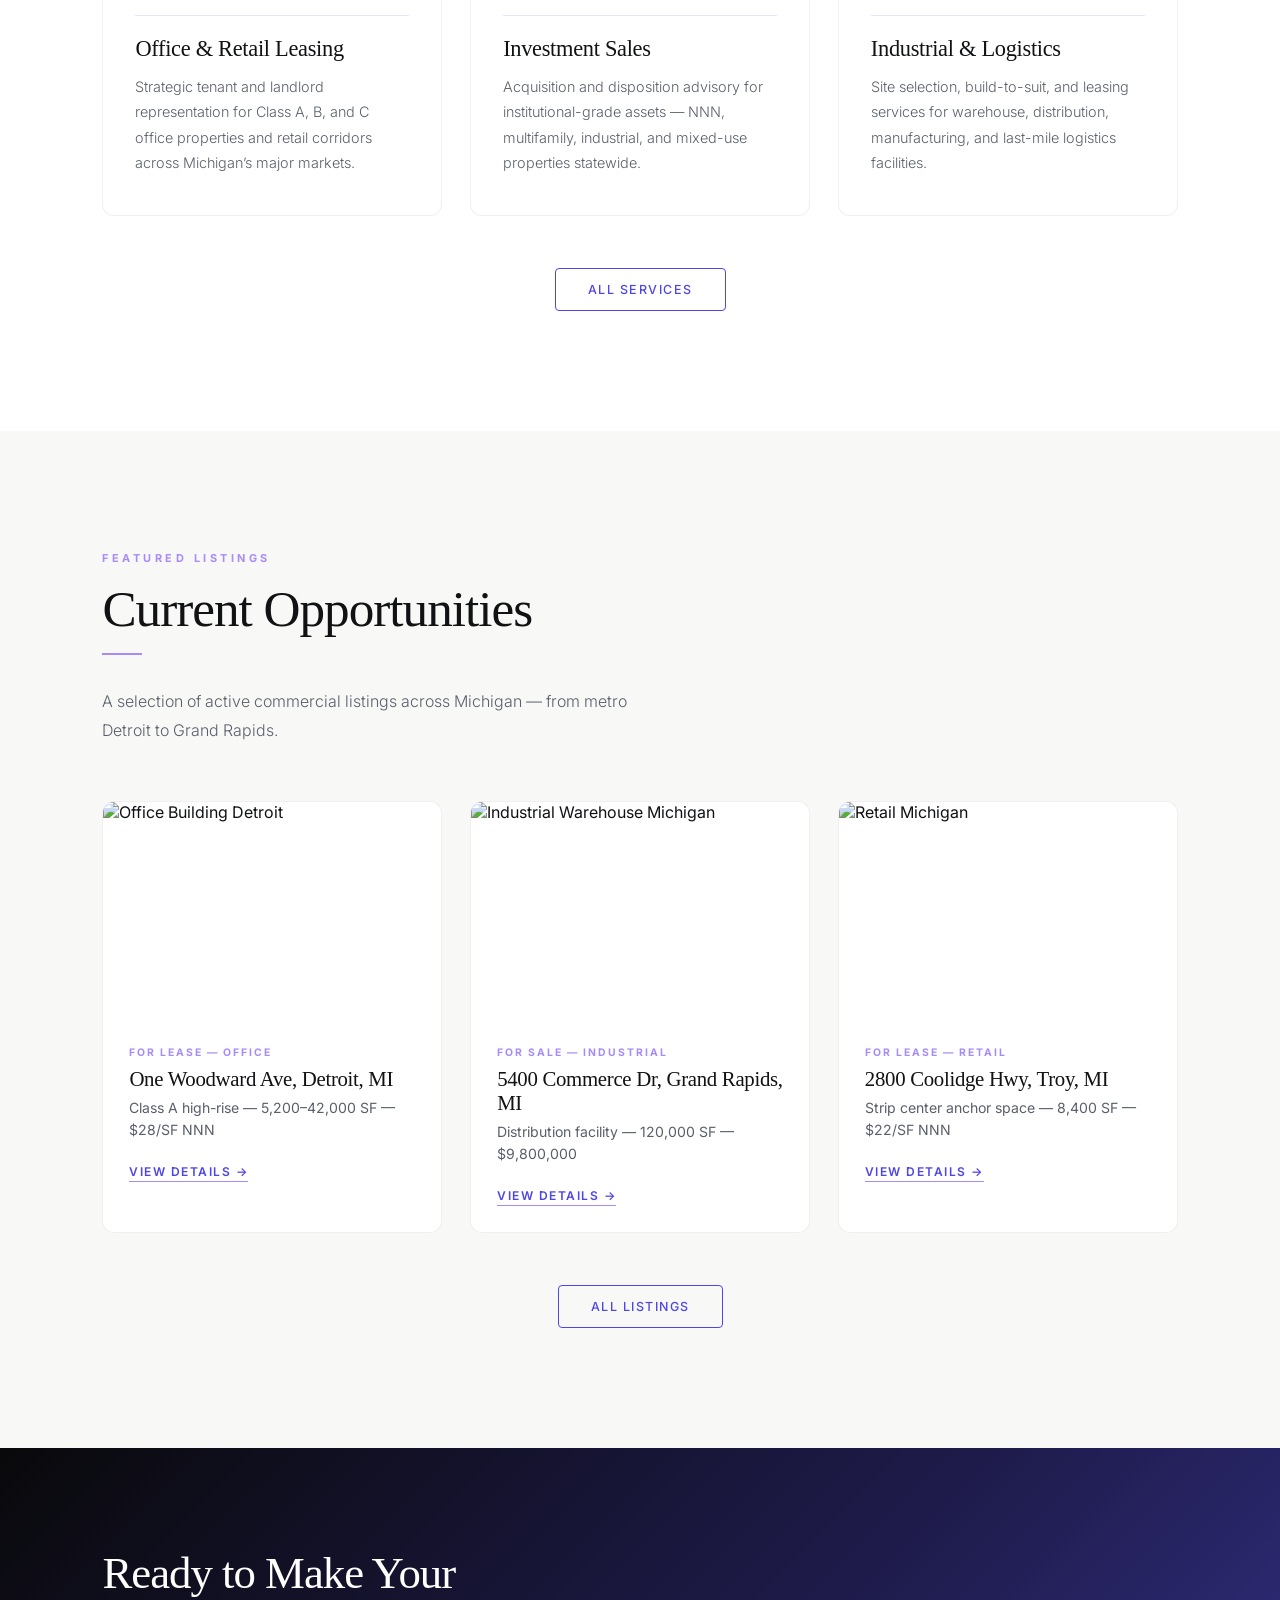
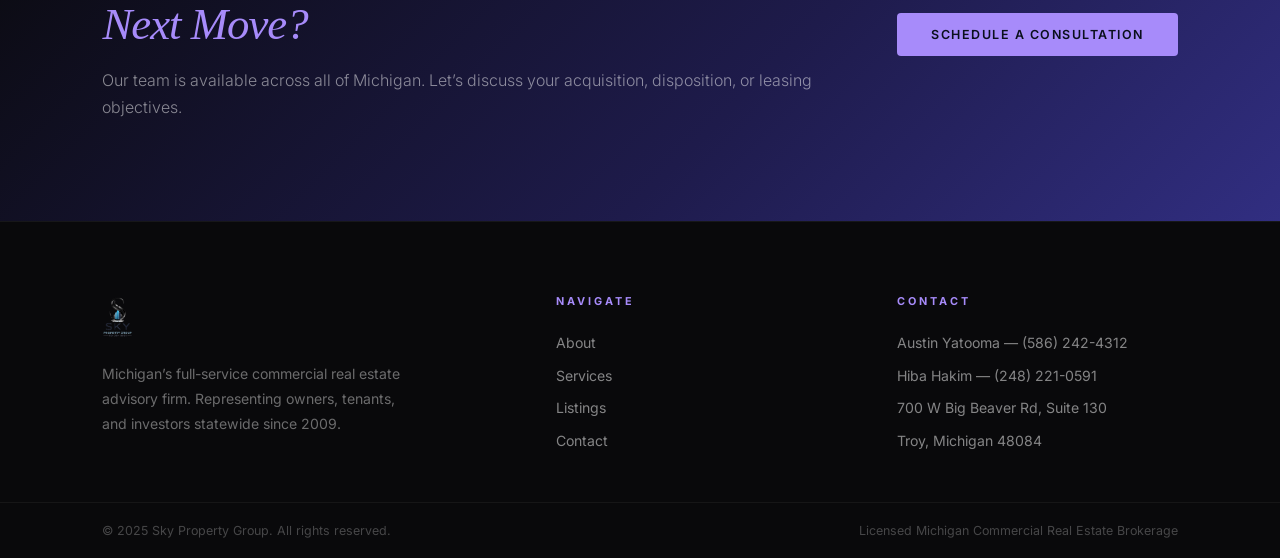
==== commit a3136219: "Remove logo background watermark, single SKY PROPERTY GROUP interactive text, no overlaps" ====
--- a/index.html
+++ b/index.html
@@ -26,7 +26,6 @@
     <!-- HERO: SPLIT SCREEN -->
     <section class="hero" style="padding:0;overflow:hidden;">
         <div class="hero-left">
-            <div class="hero-logo-bg" aria-hidden="true"><img id="heroLogoBg" alt=""></div>
             <canvas id="particleCanvas"></canvas>
             <div class="particle-label" aria-hidden="true"><span class="pl-sky">SKY</span><span class="pl-property-group">PROPERTY GROUP</span></div>
             <div class="hero-text">
@@ -207,7 +206,7 @@
             const smallFS = Math.floor(100 * (W * (isMobile ? 0.78 : 0.55)) / refW);
             const bigFS = Math.floor(smallFS * (isMobile ? 1.4 : 1.1));
             const totalH = bigFS * 1.1 + smallFS * 1.1;
-            const topY = H * 0.60 - totalH * 0.5 + bigFS * 0.5;
+            const topY = H * 0.38 - totalH * 0.5 + bigFS * 0.5;
             const botY = topY + bigFS * 1.1 + smallFS * 0.5;
             oc.fillStyle = '#fff';
             oc.textAlign = 'center';
@@ -294,12 +293,6 @@
         });
 
         window.addEventListener('resize', resize);
-        // Copy navbar logo into hero background watermark
-        (function() {
-            const logoEl = document.querySelector('.navbar .logo img');
-            const logoBgImg = document.getElementById('heroLogoBg');
-            if (logoEl && logoBgImg) logoBgImg.src = logoEl.src;
-        })();
 
         resize();
         document.fonts.ready.then(() => {
--- a/style.css
+++ b/style.css
@@ -124,26 +124,6 @@
     overflow: hidden;
 }
 
-.hero-logo-bg {
-    position: absolute;
-    top: 4%;
-    left: 0;
-    right: 0;
-    height: 46%;
-    display: flex;
-    align-items: center;
-    justify-content: center;
-    z-index: 1;
-    pointer-events: none;
-    opacity: 0.85;
-}
-.hero-logo-bg img {
-    max-height: 100%;
-    max-width: 70%;
-    width: auto;
-    object-fit: contain;
-}
-
 #particleCanvas {
     position: absolute;
     inset: 0;
@@ -161,7 +141,7 @@
 .particle-label {
     position: absolute;
     left: 50%;
-    top: 58%;
+    top: 38%;
     transform: translate(-50%, -50%);
     display: flex;
     flex-direction: column;
@@ -181,15 +161,15 @@
     opacity: 0;
 }
 .pl-sky {
-    font-size: clamp(3rem, 6.5vw, 6rem);
+    font-size: clamp(4rem, 8vw, 7.5rem);
     color: rgba(255,255,255,0.95);
     letter-spacing: 0.14em;
     font-weight: 200;
 }
 .pl-property-group {
-    font-size: clamp(0.75rem, 1.6vw, 1.5rem);
-    color: rgba(255,255,255,0.78);
-    letter-spacing: 0.30em;
+    font-size: clamp(0.85rem, 1.8vw, 1.7rem);
+    color: rgba(255,255,255,0.75);
+    letter-spacing: 0.32em;
     text-transform: uppercase;
     font-weight: 300;
 }
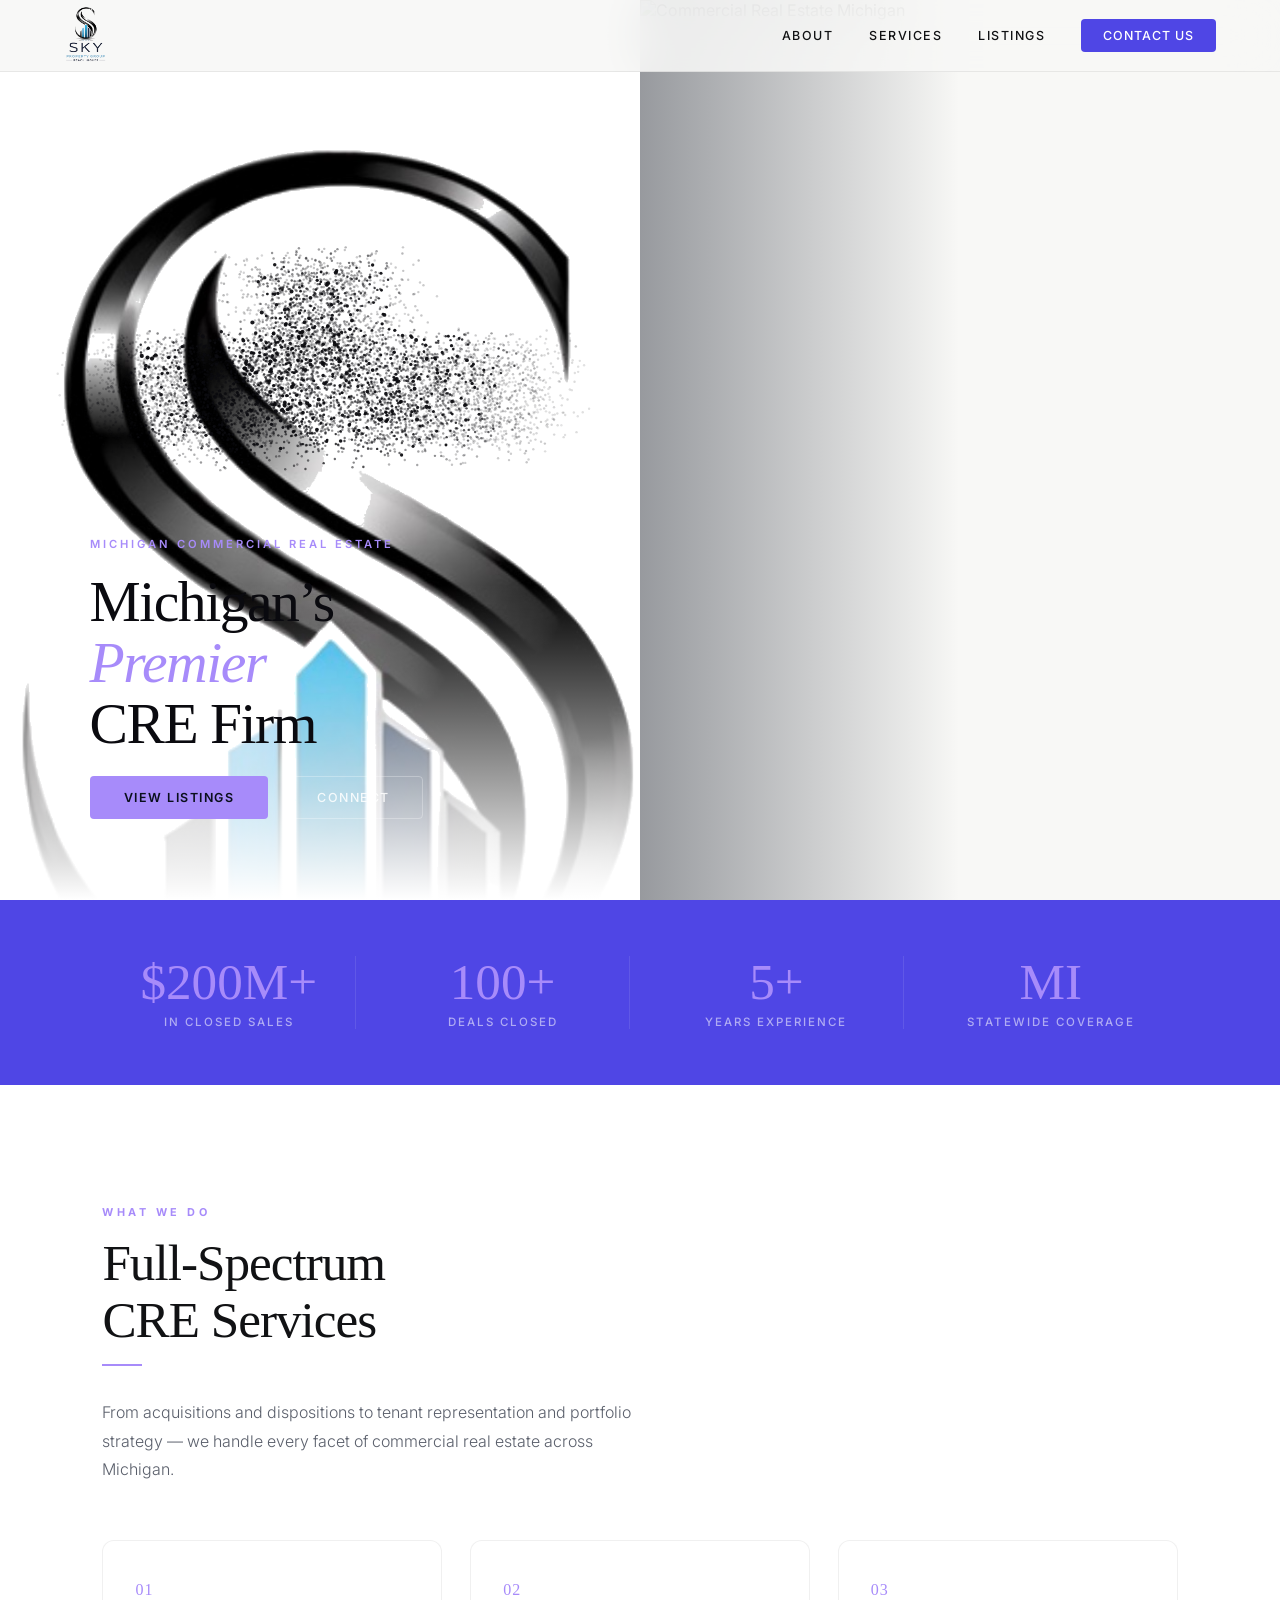
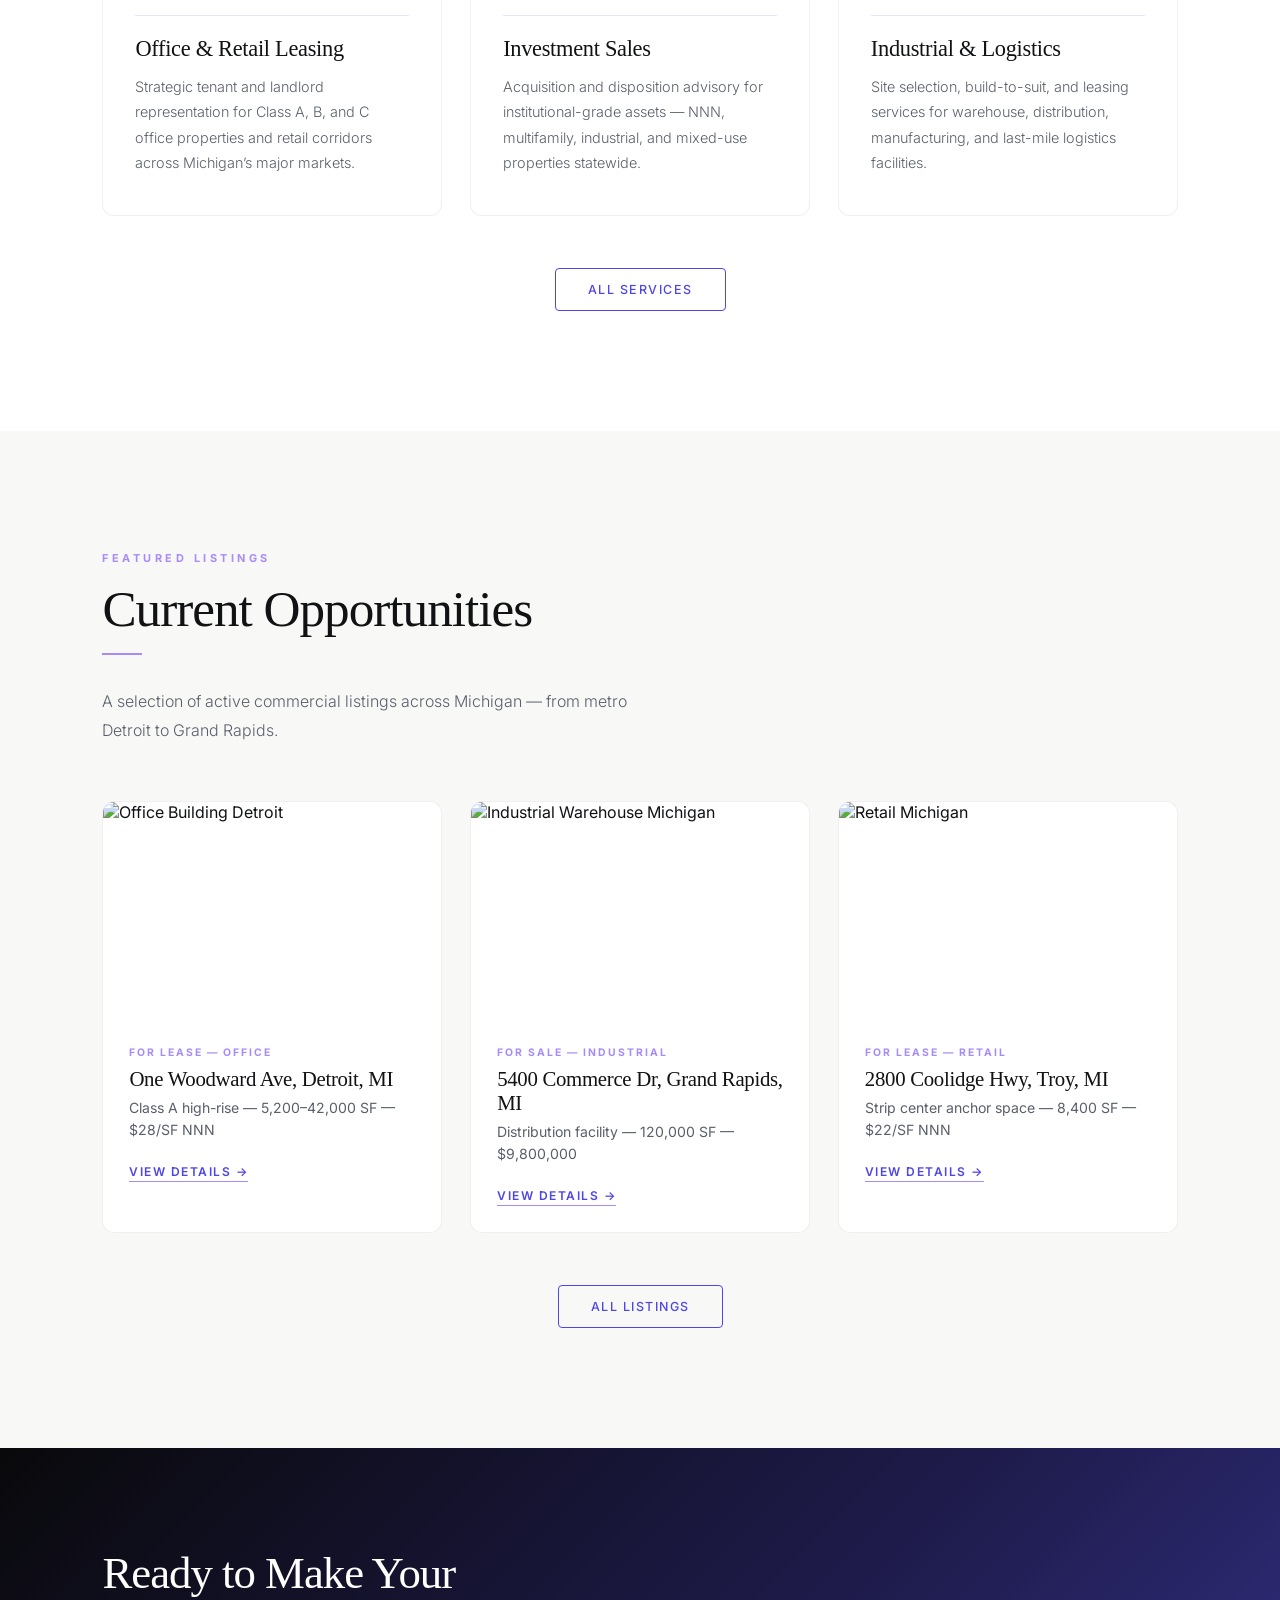
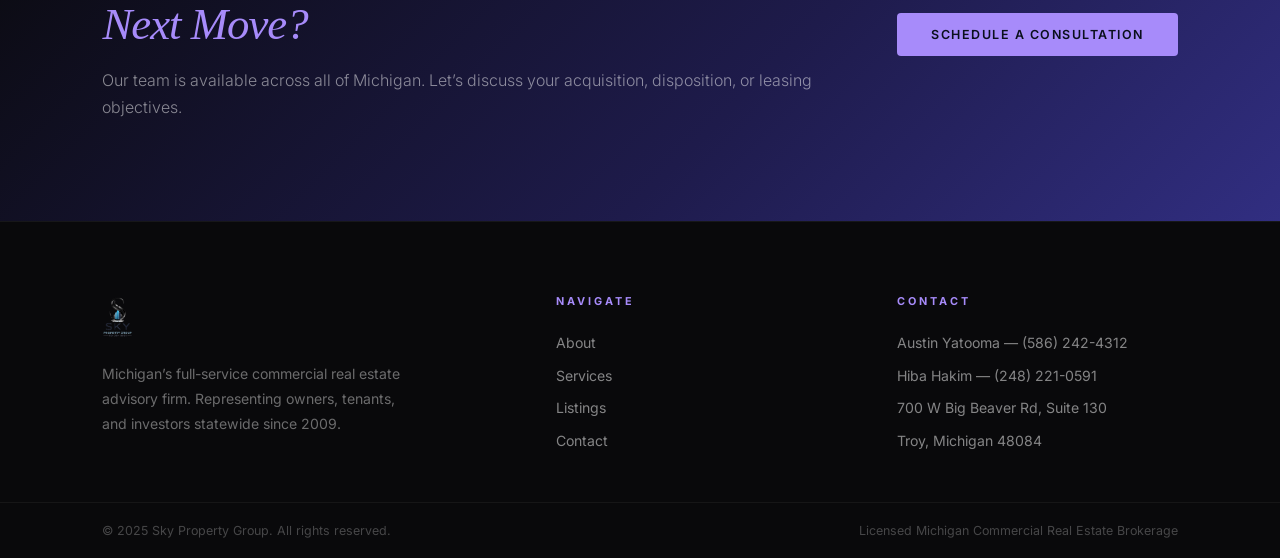
==== commit 8e08cca8: "S logo as hero background, single dark particle text, no static overlay, smoother rendering" ====
--- a/index.html
+++ b/index.html
@@ -27,7 +27,6 @@
     <section class="hero" style="padding:0;overflow:hidden;">
         <div class="hero-left">
             <canvas id="particleCanvas"></canvas>
-            <div class="particle-label" aria-hidden="true"><span class="pl-sky">SKY</span><span class="pl-property-group">PROPERTY GROUP</span></div>
             <div class="hero-text">
                 <span class="hero-eyebrow">Michigan Commercial Real Estate</span>
                 <h1>Michigan&rsquo;s<br><em>Premier</em><br>CRE Firm</h1>
@@ -195,11 +194,12 @@
         }
 
         function sampleText() {
+            const SCALE = 3;
             const offscreen = document.createElement('canvas');
-            offscreen.width = W;
-            offscreen.height = H;
+            offscreen.width = W * SCALE;
+            offscreen.height = H * SCALE;
             const oc = offscreen.getContext('2d');
-            // Scale PROPERTY GROUP to fit 78% of canvas width
+            oc.scale(SCALE, SCALE);
             oc.font = '300 100px "Cormorant Garant", serif';
             const refW = oc.measureText('PROPERTY GROUP').width;
             const isMobile = W < 600;
@@ -208,18 +208,18 @@
             const totalH = bigFS * 1.1 + smallFS * 1.1;
             const topY = H * 0.38 - totalH * 0.5 + bigFS * 0.5;
             const botY = topY + bigFS * 1.1 + smallFS * 0.5;
-            oc.fillStyle = '#fff';
+            oc.fillStyle = '#000';
             oc.textAlign = 'center';
             oc.textBaseline = 'middle';
             oc.font = `300 ${bigFS}px "Cormorant Garant", serif`;
             oc.fillText('SKY', W / 2, topY);
             oc.font = `300 ${smallFS}px "Cormorant Garant", serif`;
             oc.fillText('PROPERTY GROUP', W / 2, botY);
-            const d = oc.getImageData(0, 0, W, H).data;
+            const d = oc.getImageData(0, 0, W * SCALE, H * SCALE).data;
             const pts = [];
-            for (let y = 0; y < H; y += 2) {
-                for (let x = 0; x < W; x += 2) {
-                    if (d[(y * W + x) * 4 + 3] > 100) pts.push([x, y]);
+            for (let y = 0; y < H * SCALE; y += 2) {
+                for (let x = 0; x < W * SCALE; x += 2) {
+                    if (d[(y * W * SCALE + x) * 4 + 3] > 128) pts.push([x / SCALE, y / SCALE]);
                 }
             }
             // Fisher-Yates shuffle
@@ -229,8 +229,8 @@
             }
             for (let i = 0; i < N; i++) {
                 const p = pts[i % pts.length];
-                tx[i] = p[0] + (Math.random() - 0.5) * 0.2;
-                ty[i] = p[1] + (Math.random() - 0.5) * 0.2;
+                tx[i] = p[0] + (Math.random() - 0.5) * 0.1;
+                ty[i] = p[1] + (Math.random() - 0.5) * 0.1;
                 if (!initialized) {
                     px[i] = Math.random() * W;
                     py[i] = Math.random() * H;
@@ -262,12 +262,12 @@
                 px[i] += vx[i];
                 py[i] += vy[i];
                 const speed = Math.sqrt(vx[i]*vx[i] + vy[i]*vy[i]);
-                alpha[i] += (1 - alpha[i]) * 0.04;
+                alpha[i] += (1 - alpha[i]) * 0.06;
                 const a = Math.min(alpha[i], 1) * Math.min(1, 2 / (1 + speed * 0.1));
-                const size = Math.max(0.7, 1.9 - speed * 0.05);
+                const size = Math.max(1.2, 2.2 - speed * 0.08);
                 ctx.beginPath();
                 ctx.arc(px[i], py[i], size, 0, Math.PI * 2);
-                ctx.fillStyle = `rgba(255,255,255,${a.toFixed(2)})`;
+                ctx.fillStyle = `rgba(12,12,16,${a.toFixed(2)})`;
                 ctx.fill();
             }
             animId = requestAnimationFrame(tick);
@@ -295,6 +295,11 @@
         window.addEventListener('resize', resize);
 
         resize();
+        // Set S logo as hero-left background
+        (function() {
+            const logoSrc = document.querySelector('.navbar .logo img') && document.querySelector('.navbar .logo img').src;
+            if (logoSrc) document.querySelector('.hero-left').style.backgroundImage = 'url(' + logoSrc + ')';
+        })();
         document.fonts.ready.then(() => {
             sampleText();
             tick();
--- a/style.css
+++ b/style.css
@@ -116,62 +116,36 @@
 }
 
 .hero-left {
-    background: #07070a;
+    background-color: #ffffff;
+    background-repeat: no-repeat;
+    background-size: 190% auto;
+    background-position: center top;
     position: relative;
     display: flex;
     align-items: flex-end;
     padding: 0 7vw 9vh;
     overflow: hidden;
 }
+.hero-left::after {
+    content: '';
+    position: absolute;
+    left: 0;
+    right: 0;
+    bottom: 0;
+    height: 35%;
+    background: linear-gradient(to bottom, transparent, #ffffff);
+    z-index: 1;
+    pointer-events: none;
+}
 
 #particleCanvas {
     position: absolute;
     inset: 0;
     width: 100%;
     height: 100%;
-    opacity: 0;
-    transition: opacity 0.45s ease;
+    opacity: 1;
     pointer-events: none;
     z-index: 2;
-}
-.hero-left:hover #particleCanvas {
-    opacity: 0.95;
-}
-
-.particle-label {
-    position: absolute;
-    left: 50%;
-    top: 38%;
-    transform: translate(-50%, -50%);
-    display: flex;
-    flex-direction: column;
-    align-items: center;
-    justify-content: center;
-    z-index: 4;
-    pointer-events: none;
-    font-family: 'Cormorant Garant', serif;
-    font-weight: 200;
-    text-align: center;
-    line-height: 1;
-    gap: 0.14em;
-    transition: opacity 0.45s ease;
-    white-space: nowrap;
-}
-.hero-left:hover .particle-label {
-    opacity: 0;
-}
-.pl-sky {
-    font-size: clamp(4rem, 8vw, 7.5rem);
-    color: rgba(255,255,255,0.95);
-    letter-spacing: 0.14em;
-    font-weight: 200;
-}
-.pl-property-group {
-    font-size: clamp(0.85rem, 1.8vw, 1.7rem);
-    color: rgba(255,255,255,0.75);
-    letter-spacing: 0.32em;
-    text-transform: uppercase;
-    font-weight: 300;
 }
 
 
@@ -195,7 +169,7 @@
     font-family: 'Cormorant Garant', serif;
     font-size: clamp(2.8rem, 4.5vw, 5rem);
     font-weight: 300;
-    color: #ffffff;
+    color: #0a0a0f;
     line-height: 1.06;
     letter-spacing: -1.5px;
     margin-bottom: 22px;
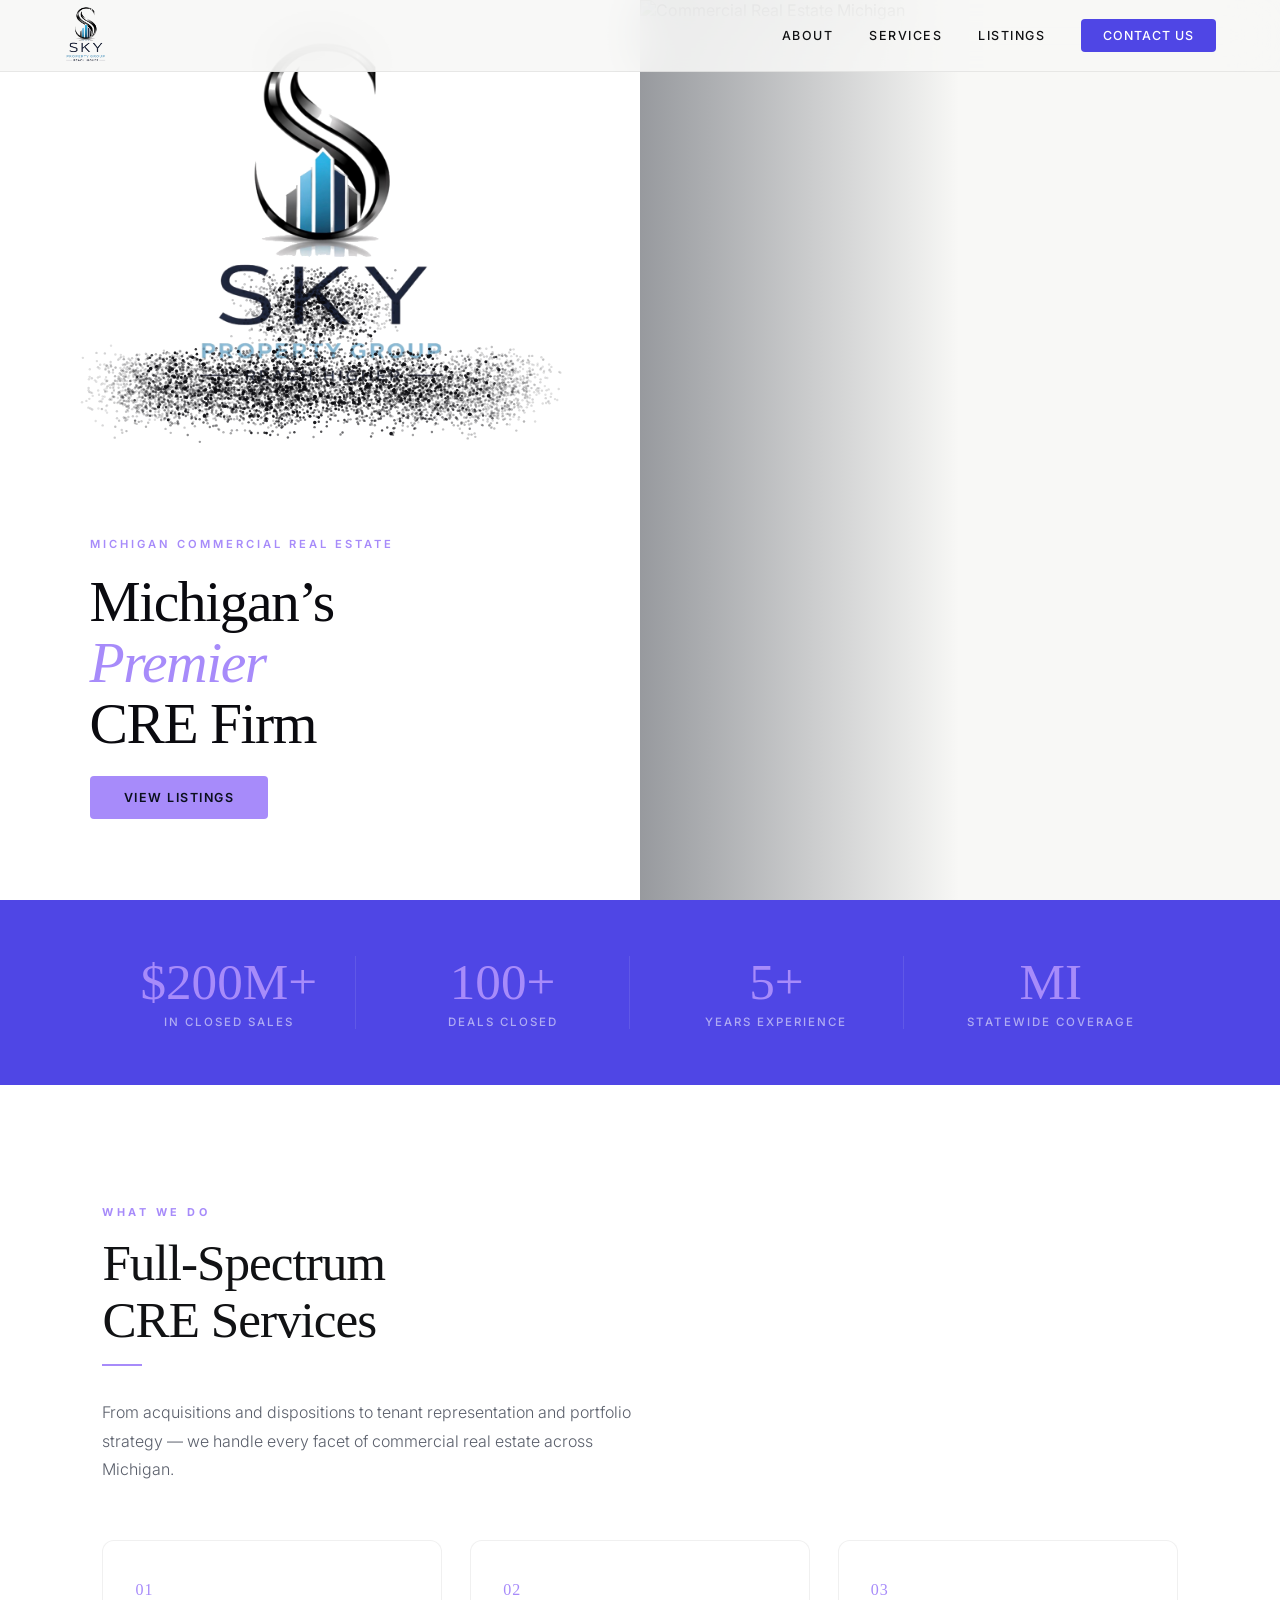
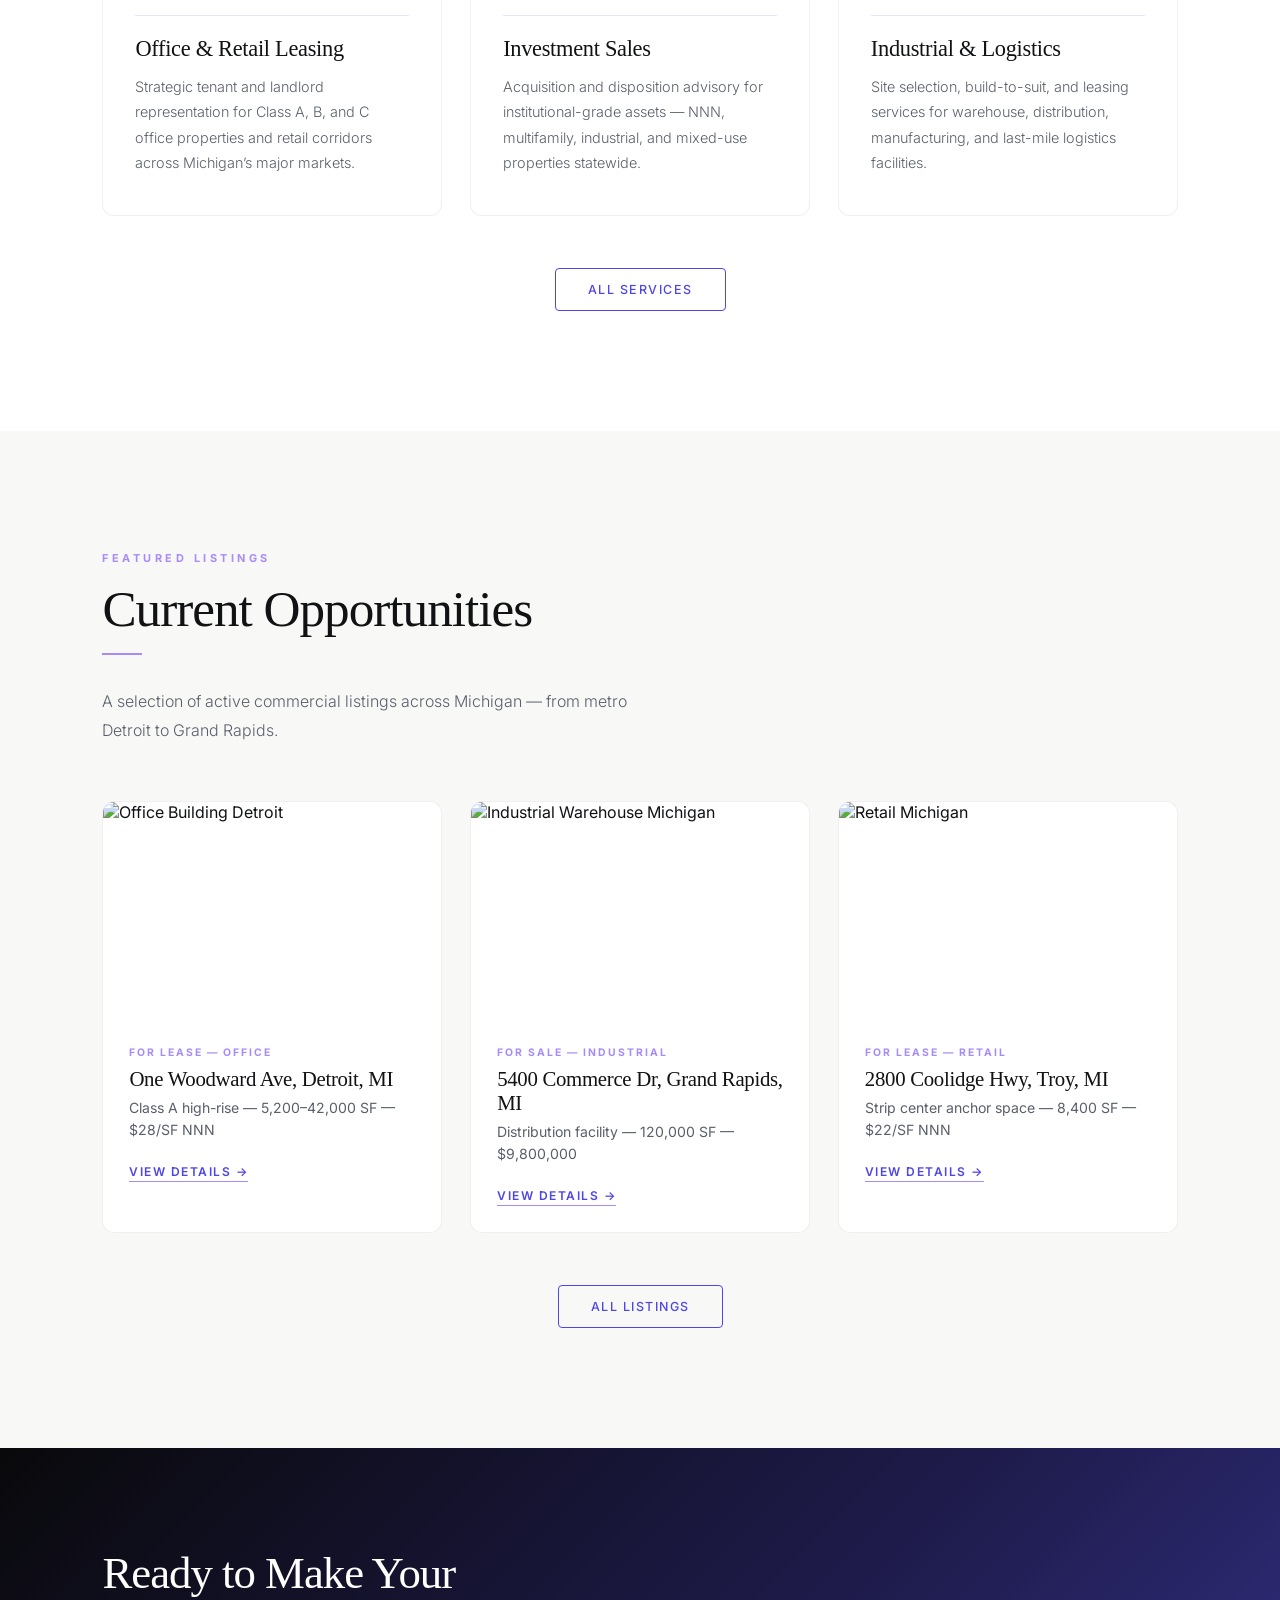
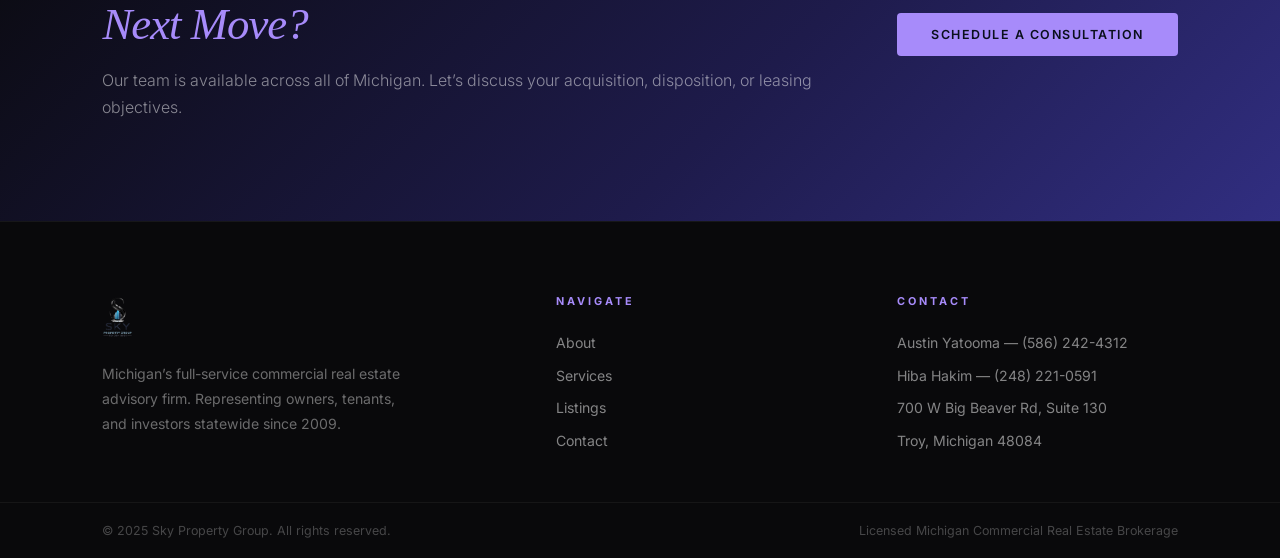
==== commit 8dce8bd9: "Logo zoomed out (42% width), Inter font for particles, no bottom gradient" ====
--- a/index.html
+++ b/index.html
@@ -200,7 +200,7 @@
             offscreen.height = H * SCALE;
             const oc = offscreen.getContext('2d');
             oc.scale(SCALE, SCALE);
-            oc.font = '300 100px "Cormorant Garant", serif';
+            oc.font = '400 100px "Inter", sans-serif';
             const refW = oc.measureText('PROPERTY GROUP').width;
             const isMobile = W < 600;
             const smallFS = Math.floor(100 * (W * (isMobile ? 0.78 : 0.55)) / refW);
@@ -211,9 +211,9 @@
             oc.fillStyle = '#000';
             oc.textAlign = 'center';
             oc.textBaseline = 'middle';
-            oc.font = `300 ${bigFS}px "Cormorant Garant", serif`;
+            oc.font = `300 ${bigFS}px "Inter", sans-serif`;
             oc.fillText('SKY', W / 2, topY);
-            oc.font = `300 ${smallFS}px "Cormorant Garant", serif`;
+            oc.font = `300 ${smallFS}px "Inter", sans-serif`;
             oc.fillText('PROPERTY GROUP', W / 2, botY);
             const d = oc.getImageData(0, 0, W * SCALE, H * SCALE).data;
             const pts = [];
--- a/style.css
+++ b/style.css
@@ -118,24 +118,13 @@
 .hero-left {
     background-color: #ffffff;
     background-repeat: no-repeat;
-    background-size: 190% auto;
-    background-position: center top;
+    background-size: 42% auto;
+    background-position: center 2%;
     position: relative;
     display: flex;
     align-items: flex-end;
     padding: 0 7vw 9vh;
     overflow: hidden;
-}
-.hero-left::after {
-    content: '';
-    position: absolute;
-    left: 0;
-    right: 0;
-    bottom: 0;
-    height: 35%;
-    background: linear-gradient(to bottom, transparent, #ffffff);
-    z-index: 1;
-    pointer-events: none;
 }
 
 #particleCanvas {
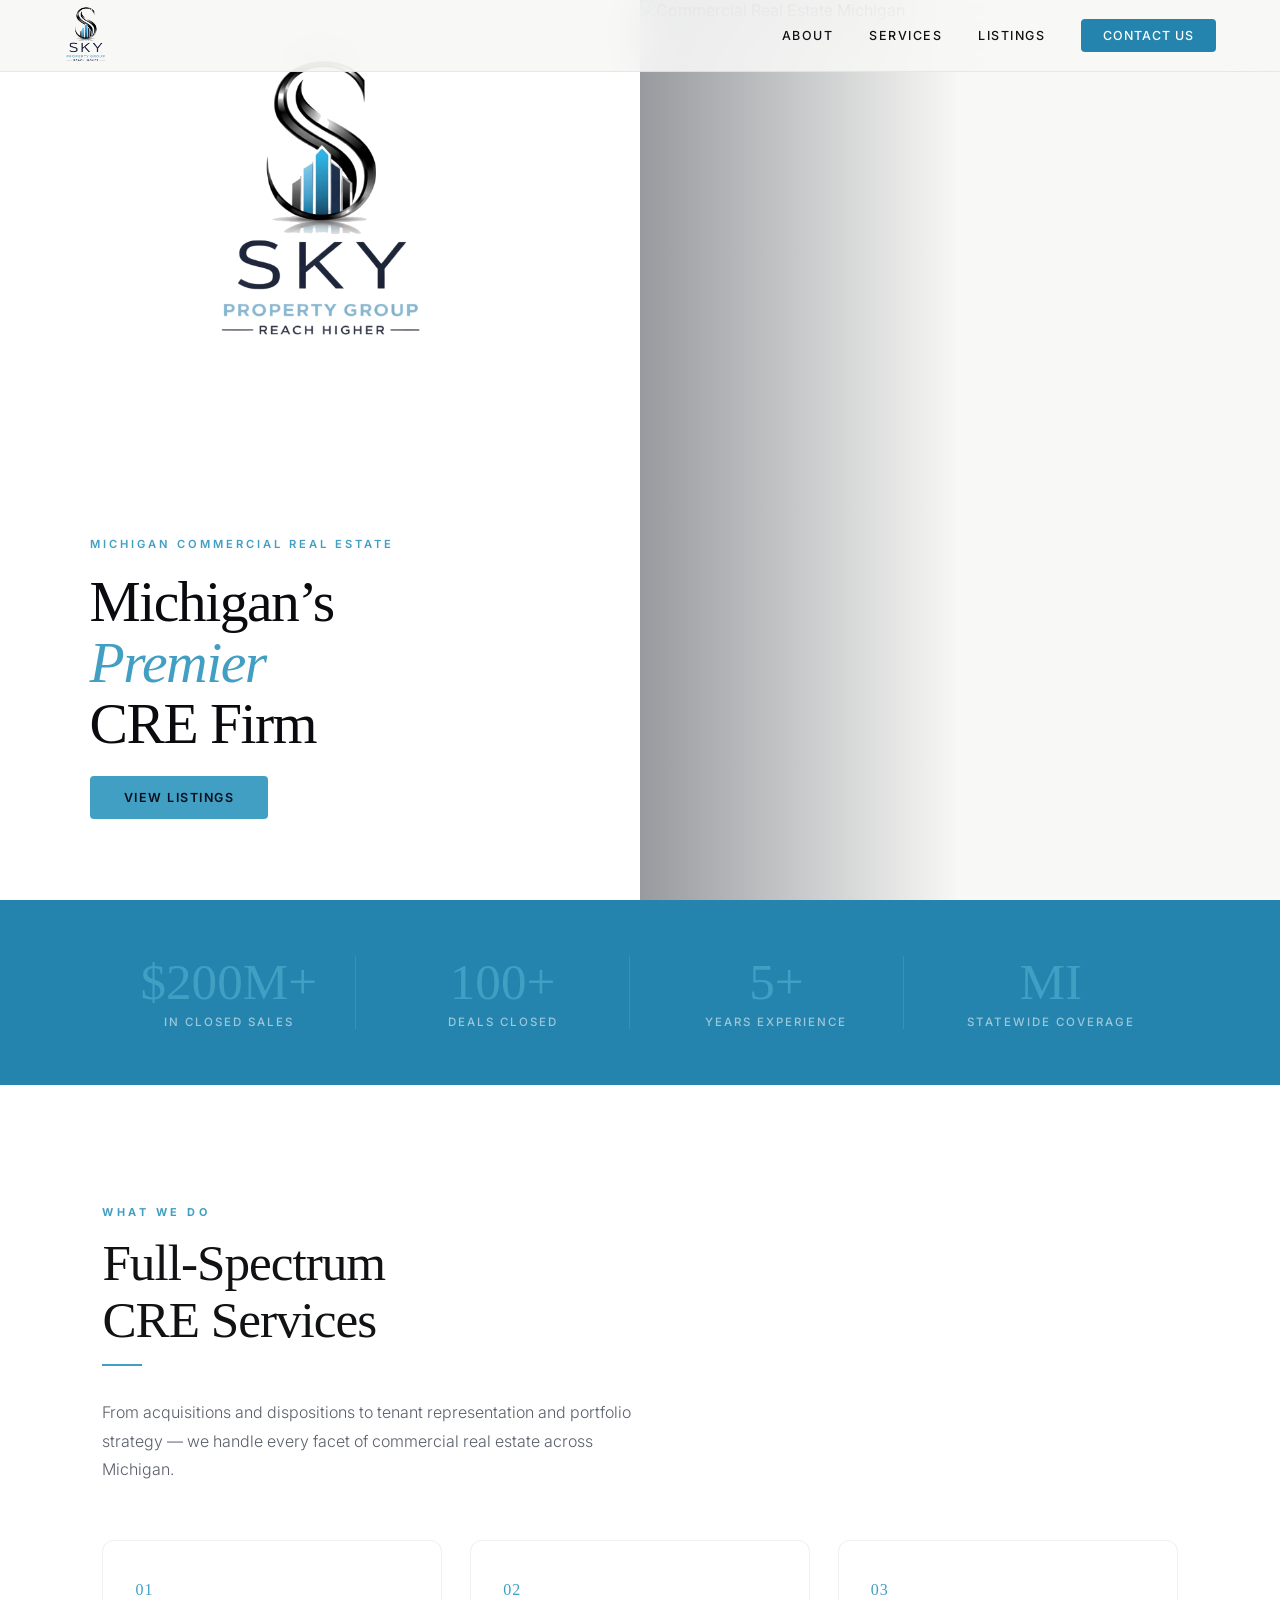
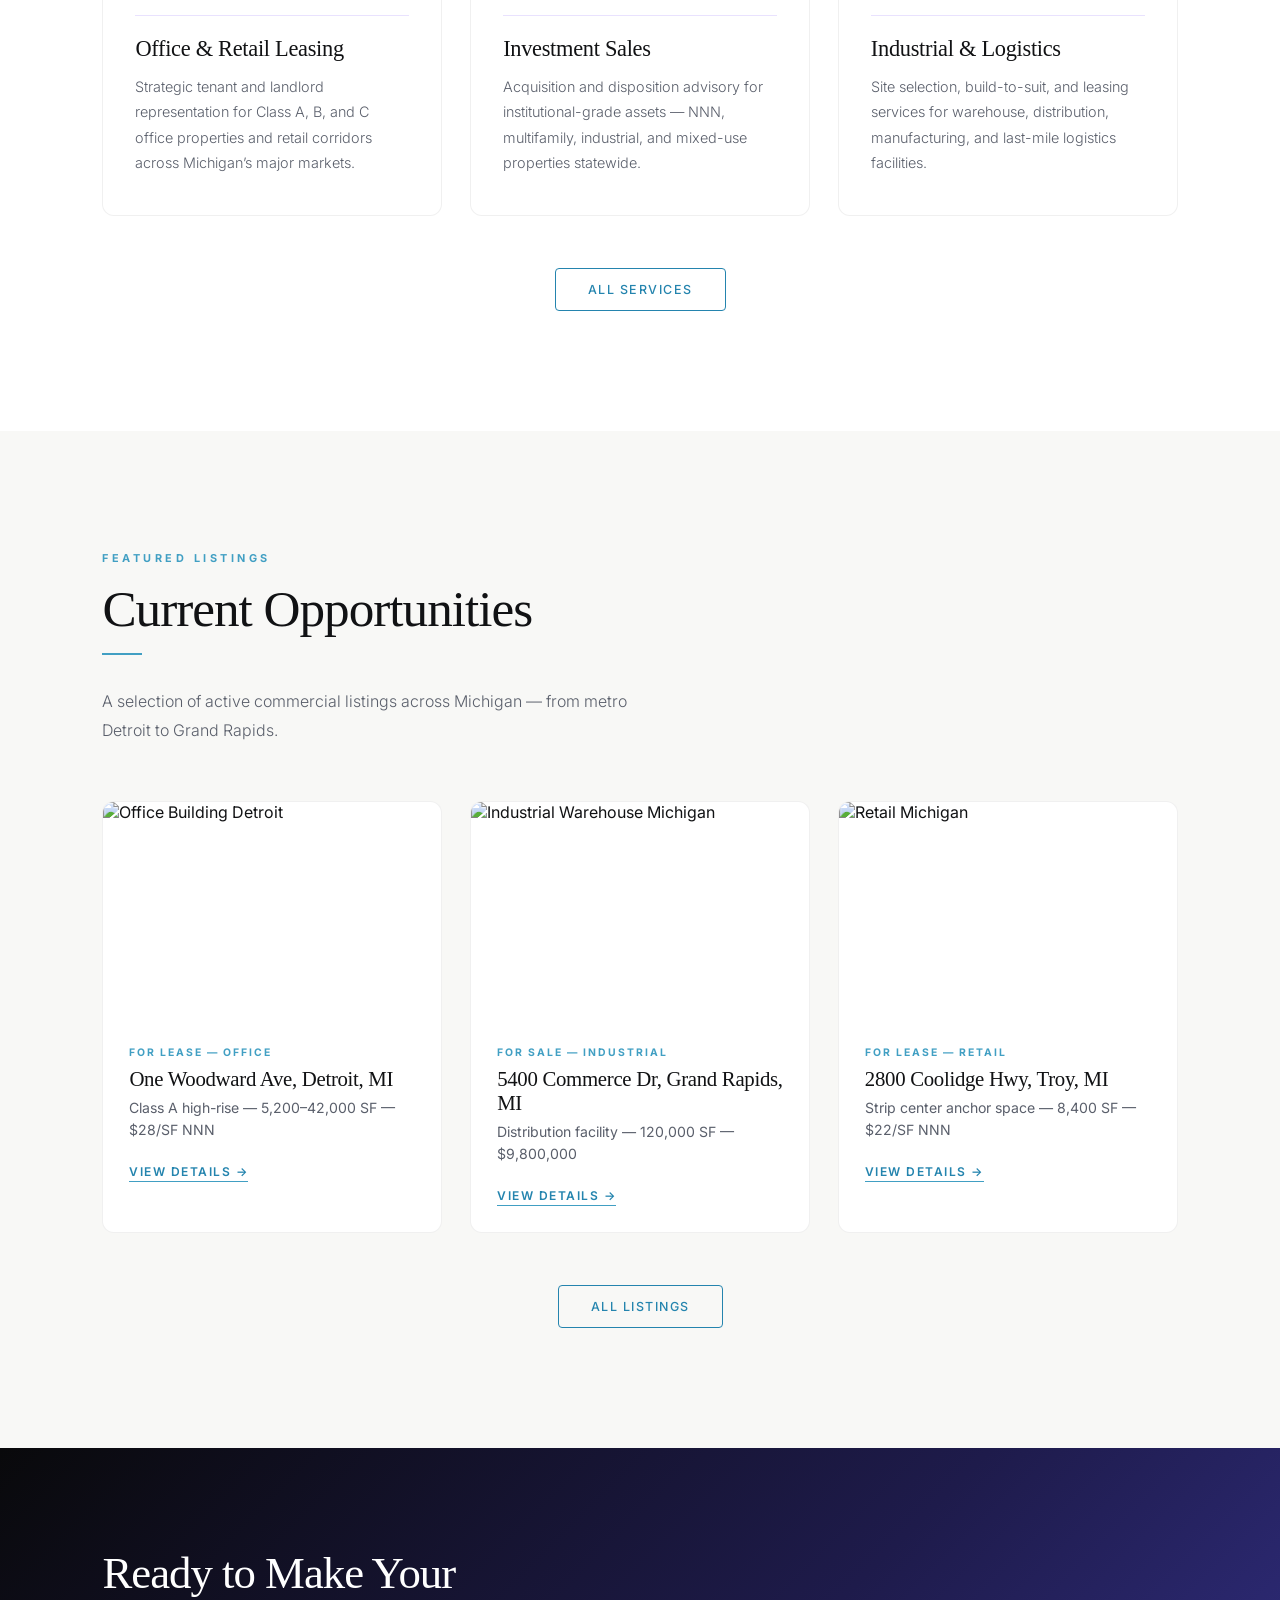
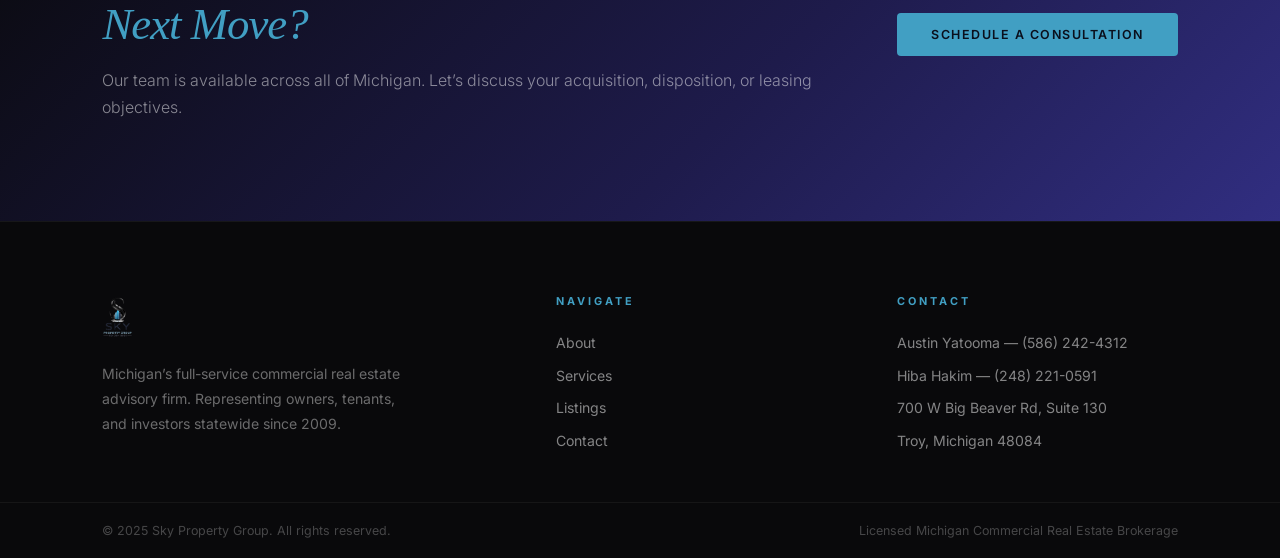
==== commit 50999ab8: "Fix hero logo display, shrink logo size, replace purple accents with logo blue (#2484ae)" ====
--- a/index.html
+++ b/index.html
@@ -26,7 +26,6 @@
     <!-- HERO: SPLIT SCREEN -->
     <section class="hero" style="padding:0;overflow:hidden;">
         <div class="hero-left">
-            <canvas id="particleCanvas"></canvas>
             <div class="hero-text">
                 <span class="hero-eyebrow">Michigan Commercial Real Estate</span>
                 <h1>Michigan&rsquo;s<br><em>Premier</em><br>CRE Firm</h1>
@@ -169,141 +168,11 @@
     </div>
 
     <script>
-    // ===== PARTICLE TEXT — hero canvas =====
+
+    // ===== HERO LOGO BACKGROUND =====
     (function() {
-        const canvas = document.getElementById('particleCanvas');
-        const ctx = canvas.getContext('2d');
-        let W, H, animId;
-        const N = 8000;
-
-        // Typed arrays for performance
-        const px = new Float32Array(N), py = new Float32Array(N);
-        const vx = new Float32Array(N), vy = new Float32Array(N);
-        const tx = new Float32Array(N), ty = new Float32Array(N);
-        const alpha = new Float32Array(N);
-
-        let mouse = { x: -9999, y: -9999 };
-        let initialized = false;
-
-        function resize() {
-            W = canvas.offsetWidth;
-            H = canvas.offsetHeight;
-            canvas.width = W;
-            canvas.height = H;
-            if (initialized) sampleText();
-        }
-
-        function sampleText() {
-            const SCALE = 3;
-            const offscreen = document.createElement('canvas');
-            offscreen.width = W * SCALE;
-            offscreen.height = H * SCALE;
-            const oc = offscreen.getContext('2d');
-            oc.scale(SCALE, SCALE);
-            oc.font = '400 100px "Inter", sans-serif';
-            const refW = oc.measureText('PROPERTY GROUP').width;
-            const isMobile = W < 600;
-            const smallFS = Math.floor(100 * (W * (isMobile ? 0.78 : 0.55)) / refW);
-            const bigFS = Math.floor(smallFS * (isMobile ? 1.4 : 1.1));
-            const totalH = bigFS * 1.1 + smallFS * 1.1;
-            const topY = H * 0.38 - totalH * 0.5 + bigFS * 0.5;
-            const botY = topY + bigFS * 1.1 + smallFS * 0.5;
-            oc.fillStyle = '#000';
-            oc.textAlign = 'center';
-            oc.textBaseline = 'middle';
-            oc.font = `300 ${bigFS}px "Inter", sans-serif`;
-            oc.fillText('SKY', W / 2, topY);
-            oc.font = `300 ${smallFS}px "Inter", sans-serif`;
-            oc.fillText('PROPERTY GROUP', W / 2, botY);
-            const d = oc.getImageData(0, 0, W * SCALE, H * SCALE).data;
-            const pts = [];
-            for (let y = 0; y < H * SCALE; y += 2) {
-                for (let x = 0; x < W * SCALE; x += 2) {
-                    if (d[(y * W * SCALE + x) * 4 + 3] > 128) pts.push([x / SCALE, y / SCALE]);
-                }
-            }
-            // Fisher-Yates shuffle
-            for (let i = pts.length - 1; i > 0; i--) {
-                const j = Math.random() * (i + 1) | 0;
-                [pts[i], pts[j]] = [pts[j], pts[i]];
-            }
-            for (let i = 0; i < N; i++) {
-                const p = pts[i % pts.length];
-                tx[i] = p[0] + (Math.random() - 0.5) * 0.1;
-                ty[i] = p[1] + (Math.random() - 0.5) * 0.1;
-                if (!initialized) {
-                    px[i] = Math.random() * W;
-                    py[i] = Math.random() * H;
-                    vx[i] = 0; vy[i] = 0;
-                    alpha[i] = 0;
-                }
-            }
-            initialized = true;
-        }
-
-        function tick() {
-            ctx.clearRect(0, 0, W, H);
-            for (let i = 0; i < N; i++) {
-                const dx = tx[i] - px[i];
-                const dy = ty[i] - py[i];
-                vx[i] += dx * 0.28;
-                vy[i] += dy * 0.28;
-                // Mouse/touch repulsion
-                const mx = px[i] - mouse.x;
-                const my = py[i] - mouse.y;
-                const md = Math.sqrt(mx * mx + my * my);
-                if (md < 90) {
-                    const f = (90 - md) / 90 * 6;
-                    vx[i] += (mx / md) * f;
-                    vy[i] += (my / md) * f;
-                }
-                vx[i] *= 0.92;
-                vy[i] *= 0.92;
-                px[i] += vx[i];
-                py[i] += vy[i];
-                const speed = Math.sqrt(vx[i]*vx[i] + vy[i]*vy[i]);
-                alpha[i] += (1 - alpha[i]) * 0.06;
-                const a = Math.min(alpha[i], 1) * Math.min(1, 2 / (1 + speed * 0.1));
-                const size = Math.max(1.2, 2.2 - speed * 0.08);
-                ctx.beginPath();
-                ctx.arc(px[i], py[i], size, 0, Math.PI * 2);
-                ctx.fillStyle = `rgba(12,12,16,${a.toFixed(2)})`;
-                ctx.fill();
-            }
-            animId = requestAnimationFrame(tick);
-        }
-
-        const heroLeft = canvas.closest('.hero-left');
-        heroLeft.addEventListener('mousemove', e => {
-            const r = canvas.getBoundingClientRect();
-            mouse.x = e.clientX - r.left;
-            mouse.y = e.clientY - r.top;
-        });
-        heroLeft.addEventListener('mouseleave', () => {
-            mouse.x = -9999; mouse.y = -9999;
-        });
-        heroLeft.addEventListener('touchmove', e => {
-            const r = canvas.getBoundingClientRect();
-            const t = e.touches[0];
-            mouse.x = t.clientX - r.left;
-            mouse.y = t.clientY - r.top;
-        }, { passive: true });
-        heroLeft.addEventListener('touchend', () => {
-            mouse.x = -9999; mouse.y = -9999;
-        });
-
-        window.addEventListener('resize', resize);
-
-        resize();
-        // Set S logo as hero-left background
-        (function() {
-            const logoSrc = document.querySelector('.navbar .logo img') && document.querySelector('.navbar .logo img').src;
-            if (logoSrc) document.querySelector('.hero-left').style.backgroundImage = 'url(' + logoSrc + ')';
-        })();
-        document.fonts.ready.then(() => {
-            sampleText();
-            tick();
-        });
+        const logoSrc = document.querySelector('.navbar .logo img') && document.querySelector('.navbar .logo img').src;
+        if (logoSrc) document.querySelector('.hero-left').style.backgroundImage = 'url(' + logoSrc + ')';
     })();
 
     // ===== SCROLL REVEAL =====
--- a/style.css
+++ b/style.css
@@ -4,8 +4,8 @@
     --bg-alt: #ffffff;
     --dark: #09090b;
     --dark-mid: #18181b;
-    --accent: #4f46e5;
-    --accent2: #a78bfa;
+    --accent: #2484ae;
+    --accent2: #419fc3;
     --text: #111214;
     --text-muted: #5a5f6b;
     --glass: rgba(255, 255, 255, 0.72);
@@ -118,8 +118,8 @@
 .hero-left {
     background-color: #ffffff;
     background-repeat: no-repeat;
-    background-size: 42% auto;
-    background-position: center 2%;
+    background-size: 34% auto;
+    background-position: center 6%;
     position: relative;
     display: flex;
     align-items: flex-end;
@@ -127,15 +127,6 @@
     overflow: hidden;
 }
 
-#particleCanvas {
-    position: absolute;
-    inset: 0;
-    width: 100%;
-    height: 100%;
-    opacity: 1;
-    pointer-events: none;
-    z-index: 2;
-}
 
 
 .hero-text {
